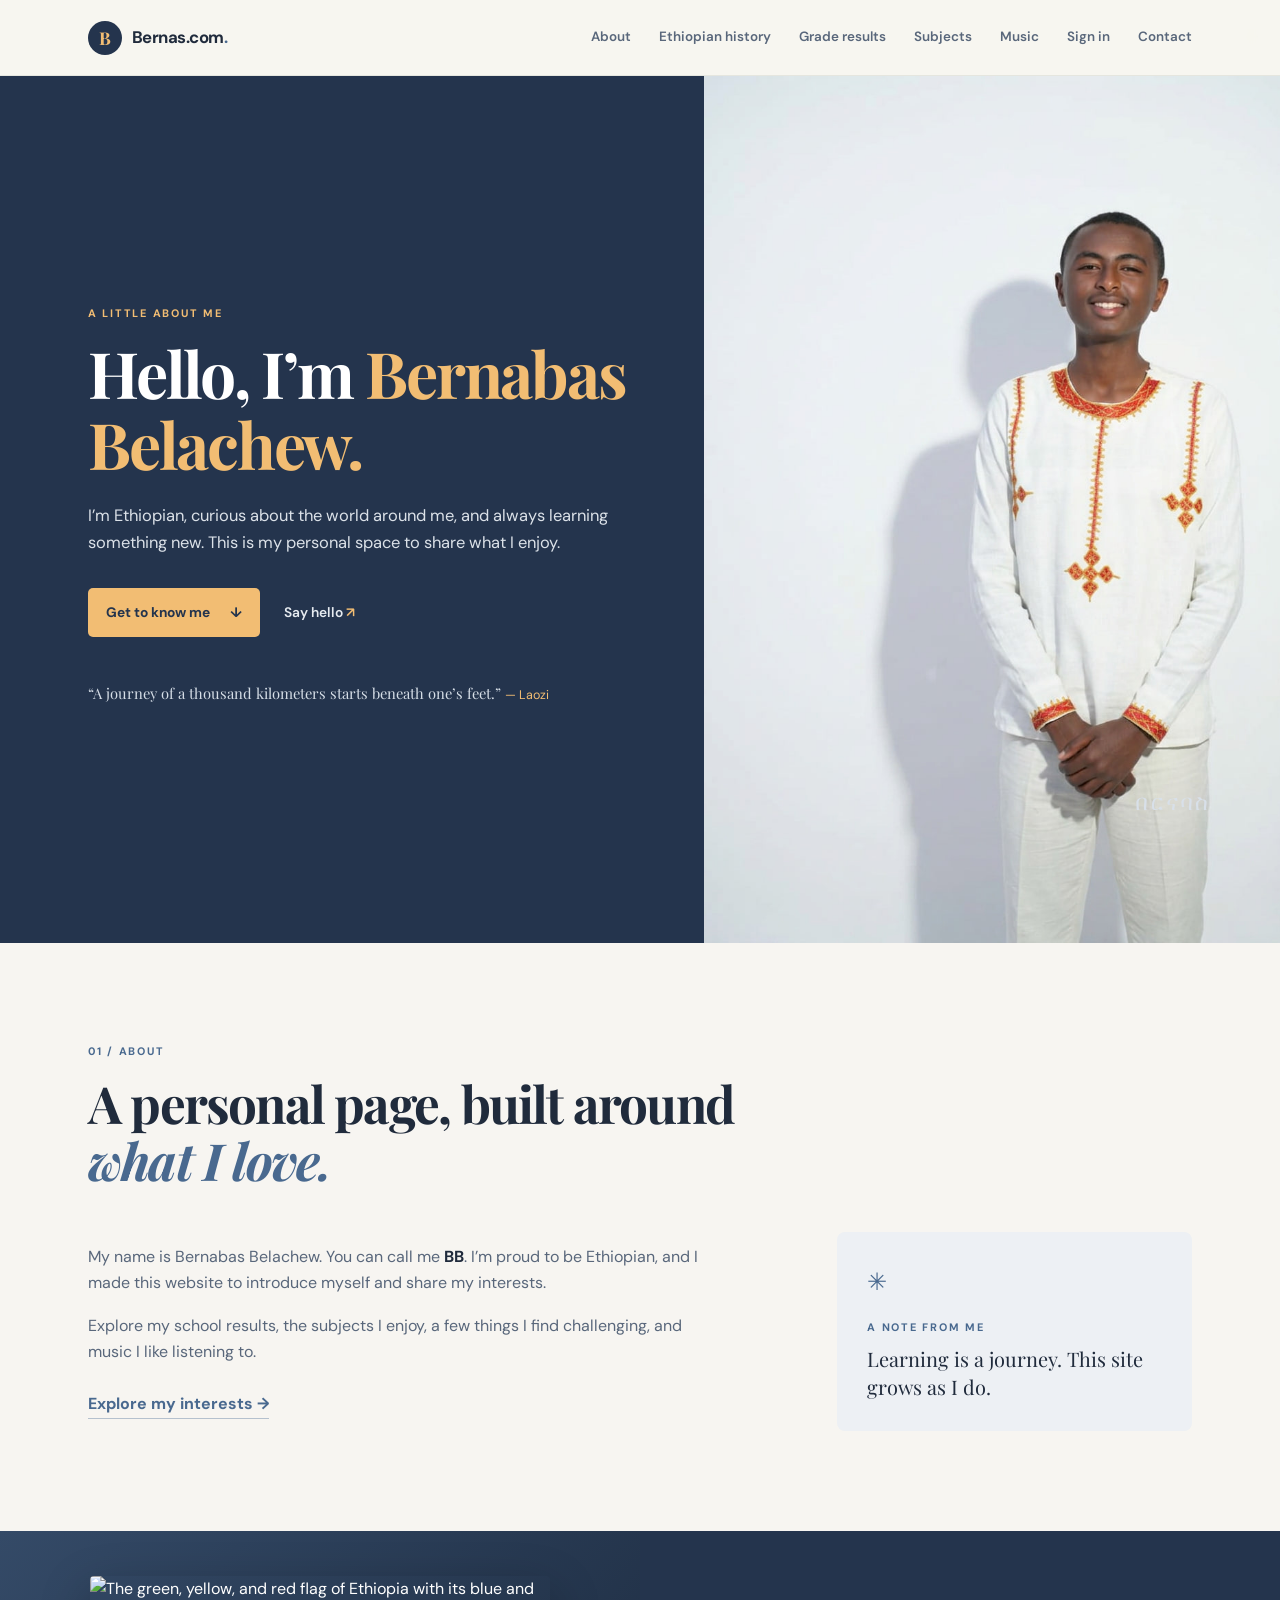
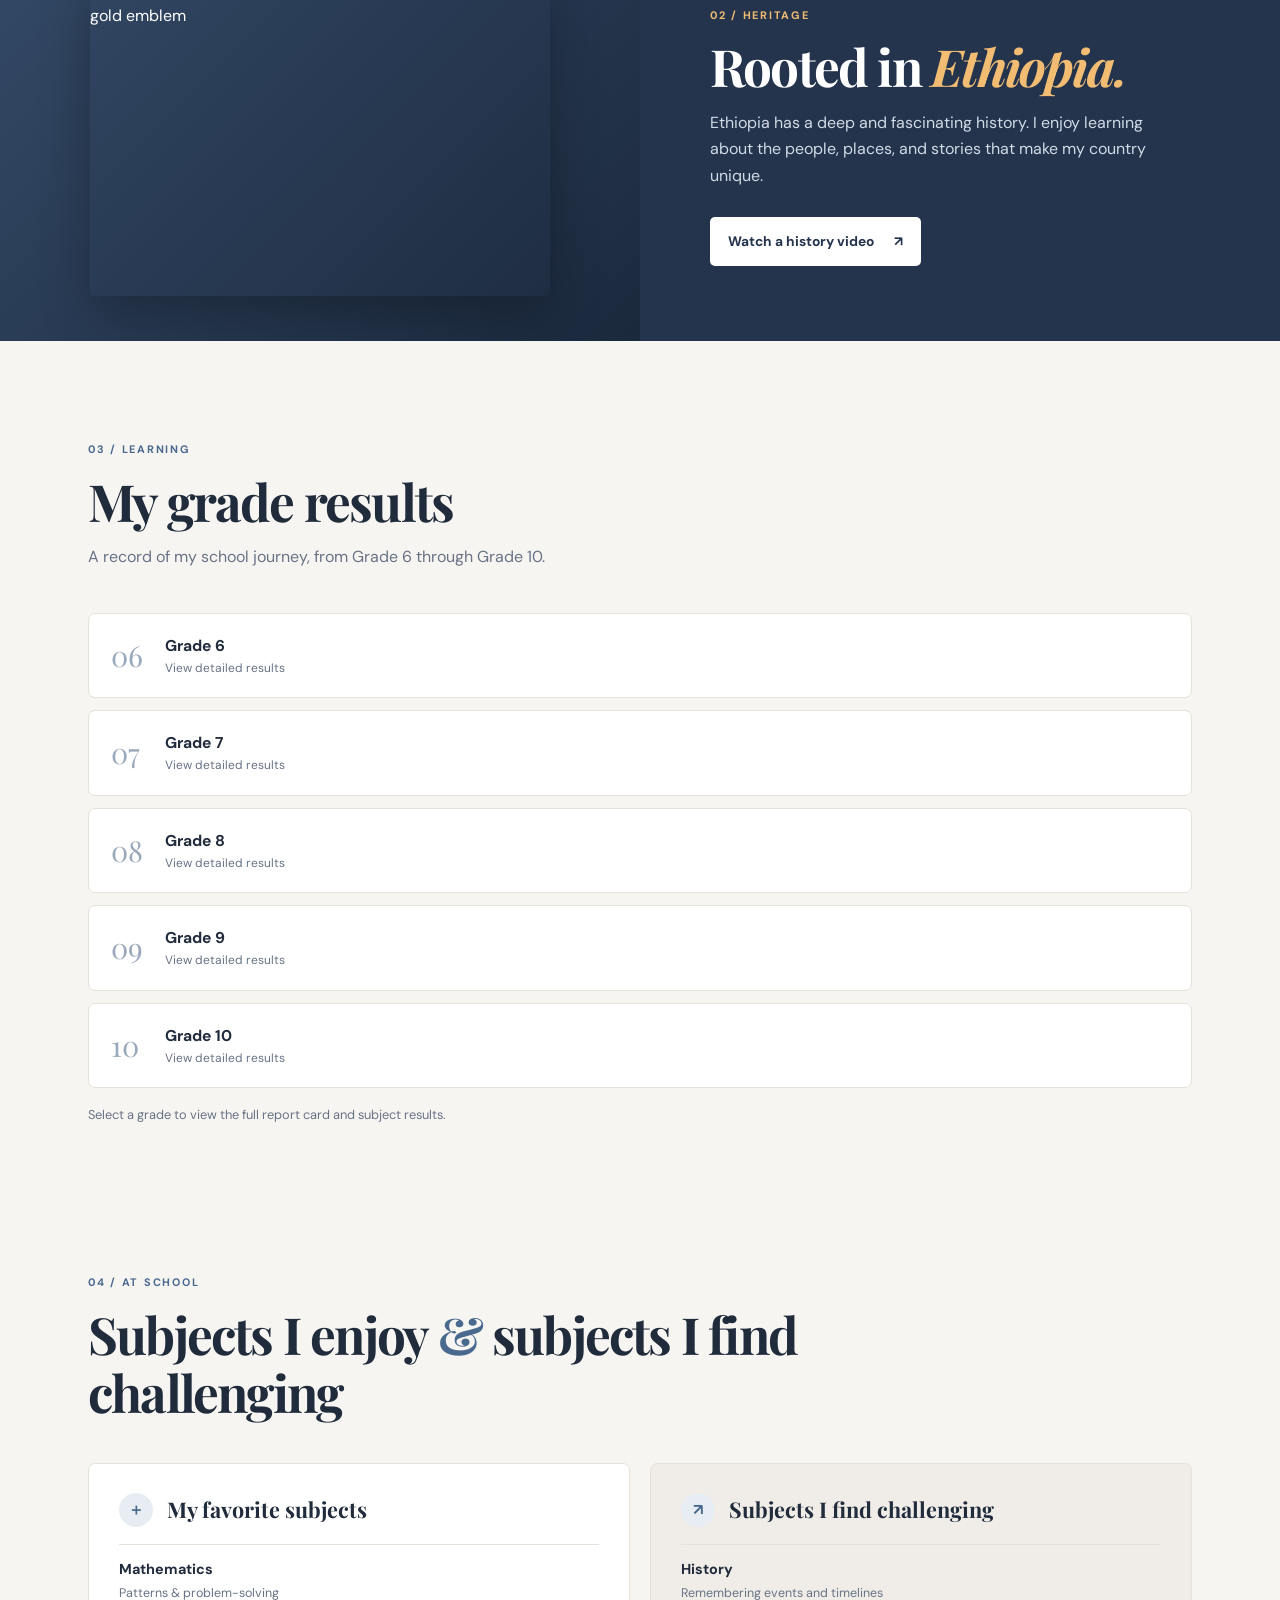
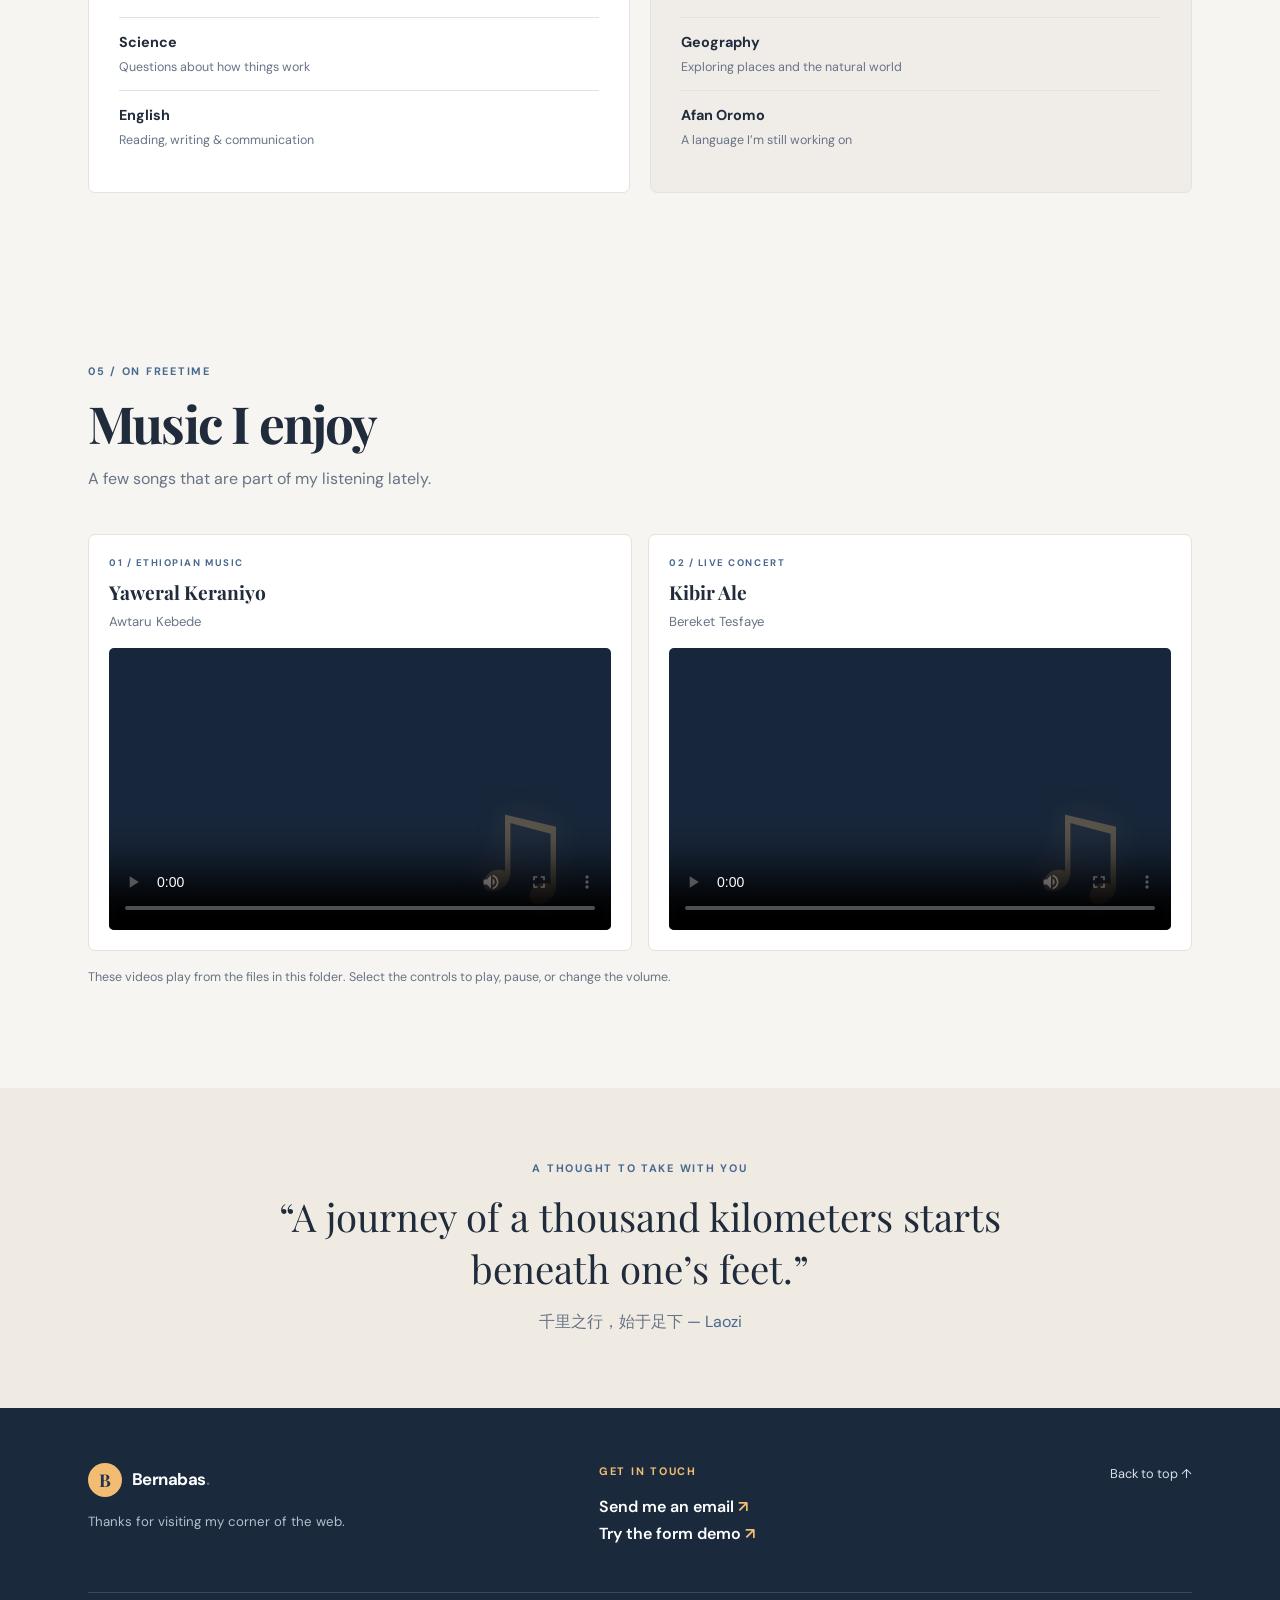
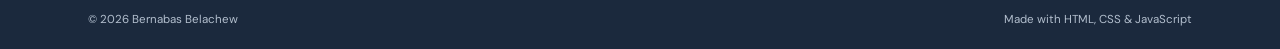
==== index.html @ 0c9317c0 "Update index.html" ====
<!doctype html>
<html lang="en">
  <head>
    <meta charset="utf-8" />
    <meta name="viewport" content="width=device-width, initial-scale=1" />
    <meta
      name="description"
      content="A personal website by Bernabas Belachew, sharing Ethiopian heritage, school subjects, learning, and favorite music."
    />
    <meta name="theme-color" content="#1b293d" />
    <title>Bernabas Belachew | Personal Website</title>
    <link rel="stylesheet" href="home-new.css" />
    <script src="home-new.js" defer></script>
    <link rel="icon" href="browsing_11832049.png" />
  </head>
  <body>
    <a class="skip-link" href="#main">Skip to content</a>
    <header class="site-header">
      <nav class="nav-wrap" aria-label="Main navigation">
        <a class="brand" href="#home" aria-label="Bernabas home"
          ><span class="brand-mark">B</span
          ><span>Bernas.com<span class="brand-dot">.</span></span></a
        >
        <button
          class="menu-toggle"
          type="button"
          aria-expanded="false"
          aria-controls="primary-nav"
          aria-label="Open menu"
        >
          <span></span><span></span><span></span>
        </button>
        <nav class="nav-links" id="primary-nav">
          <a href="#about">About</a><a href="#heritage">Ethiopian history</a
          ><a href="#grades">Grade results</a><a href="#subjects">Subjects</a
          ><a href="#music">Music</a><a href="login.html">Sign in</a
          ><a href="#contact">Contact</a>
        </nav>
      </nav>
    </header>
    <main id="main">
      <section class="hero" id="home" aria-labelledby="hero-title">
        <div class="hero-inner">
          <p class="eyebrow">A little about me</p>
          <h1 id="hero-title">Hello, I’m <span>Bernabas Belachew.</span></h1>
          <p class="hero-copy">
            I’m Ethiopian, curious about the world around me, and always
            learning something new. This is my personal space to share what I
            enjoy.
          </p>
          <div class="hero-actions">
            <a class="button button-primary" href="#about"
              >Get to know me <span aria-hidden="true">↓</span></a
            ><a class="text-link" href="#contact"
              >Say hello <span aria-hidden="true">↗</span></a
            >
          </div>
          <p class="hero-note">
            “A journey of a thousand kilometers starts beneath one’s feet.”
            <span>— Laozi</span>
          </p>
        </div>
        <div class="hero-art" aria-hidden="true">
          <div class="sun"></div>
          <img
            class="hero-art"
            src="photo_2026-09-22_23-23-31.jpg"
            alt="A photo of Bernabas Belachew"
          />
          <span class="art-label">በርናባስ</span>
        </div>
      </section>

      <section class="section about-section" id="about">
        <div class="section-heading">
          <p class="eyebrow">01 / About</p>
          <h2>A personal page, built around <em>what I love.</em></h2>
        </div>
        <div class="about-grid">
          <div class="about-copy">
            <p>
              My name is Bernabas Belachew. You can call me <strong>BB</strong>.
              I’m proud to be Ethiopian, and I made this website to introduce
              myself and share my interests.
            </p>
            <p>
              Explore my school results, the subjects I enjoy, a few things I
              find challenging, and music I like listening to.
            </p>
            <a class="inline-link" href="#subjects"
              >Explore my interests <span aria-hidden="true">→</span></a
            >
          </div>
          <aside class="fact-card">
            <span class="fact-icon" aria-hidden="true">✳</span>
            <p class="eyebrow">A note from me</p>
            <p>Learning is a journey. This site grows as I do.</p>
          </aside>
        </div>
      </section>

      <section class="section heritage-section" id="heritage">
        <div class="heritage-visual">
          <img
            src="https://flagcdn.com/w640/et.png"
            alt="The green, yellow, and red flag of Ethiopia with its blue and gold emblem"
            width="640"
            height="320"
            loading="lazy"
          />
        </div>
        <div class="heritage-copy">
          <p class="eyebrow">02 / Heritage</p>
          <h2>Rooted in <em>Ethiopia.</em></h2>
          <p>
            Ethiopia has a deep and fascinating history. I enjoy learning about
            the people, places, and stories that make my country unique.
          </p>
          <a
            class="button button-light"
            href="https://youtu.be/BSPvSW4Akv8"
            target="_blank"
            rel="noopener noreferrer"
            >Watch a history video <span aria-hidden="true">↗</span></a
          >
        </div>
      </section>

      <section class="section grades-section" id="grades">
        <div class="section-heading">
          <p class="eyebrow">03 / Learning</p>
          <h2>My grade results</h2>
          <p class="section-intro">
            A record of my school journey, from Grade 6 through Grade 10.
          </p>
        </div>
        <div class="grade-grid">
          <details class="grade-detail">
            <summary>
              <span class="grade-number">06</span
              ><span class="grade-summary"
                ><strong>Grade 6</strong
                ><small>View detailed results</small></span
              ><span class="grade-arrow" aria-hidden="true">＋</span>
            </summary>
            <div class="table-scroll">
              <table class="tgrade">
                <caption>
                  Grade 6 Result
                </caption>
                <thead>
                  <tr class="tgu">
                    <th scope="col">Subject</th>
                    <th scope="col">1<sup>st</sup>quarter</th>
                    <th scope="col">2<sup>nd</sup>quarter</th>
                    <th scope="col">3<sup>rd</sup>quarter</th>
                    <th scope="col">4<sup>th</sup>quarter</th>
                    <th scope="col">Average</th>
                  </tr>
                </thead>
                <tbody class="tbody">
                  <tr>
                    <th scope="row">Amharic</th>
                    <td>96</td>
                    <td>100</td>
                    <td>100</td>
                    <td>98</td>
                    <td>98.5</td>
                  </tr>
                  <tr>
                    <th scope="row">English</th>
                    <td>100</td>
                    <td>100</td>
                    <td>100</td>
                    <td>100</td>
                    <td>100</td>
                  </tr>
                  <tr>
                    <th scope="row">Mathematics</th>
                    <td>97</td>
                    <td>97</td>
                    <td>99</td>
                    <td>100</td>
                    <td>98.3</td>
                  </tr>
                  <tr>
                    <th scope="row">Env.Science</th>
                    <td>--</td>
                    <td>--</td>
                    <td>--</td>
                    <td>--</td>
                    <td>--</td>
                  </tr>
                  <tr>
                    <th scope="row">Science</th>
                    <td>99</td>
                    <td>99</td>
                    <td>100</td>
                    <td>100</td>
                    <td>99.5</td>
                  </tr>
                  <tr>
                    <th scope="row">Social Study</th>
                    <td>99</td>
                    <td>100</td>
                    <td>100</td>
                    <td>100</td>
                    <td>99.8</td>
                  </tr>
                  <tr>
                    <th scope="row">Civics</th>
                    <td>99</td>
                    <td>98</td>
                    <td>99</td>
                    <td>97</td>
                    <td>98.2</td>
                  </tr>
                  <tr>
                    <th scope="row">Phy.Education</th>
                    <td>100</td>
                    <td>99</td>
                    <td>100</td>
                    <td>99</td>
                    <td>99.5</td>
                  </tr>
                  <tr>
                    <th scope="row">Music</th>
                    <td>98</td>
                    <td>99</td>
                    <td>98</td>
                    <td>94</td>
                    <td>97.3</td>
                  </tr>
                  <tr>
                    <th scope="row">Art</th>
                    <td>96</td>
                    <td>98</td>
                    <td>91</td>
                    <td>98</td>
                    <td>95.8</td>
                  </tr>
                  <tr>
                    <th scope="row">Total</th>
                    <td>884</td>
                    <td>890</td>
                    <td>887</td>
                    <td>886</td>
                    <td>886.9</td>
                  </tr>
                  <tr>
                    <th scope="row">Average</th>
                    <td>98.2</td>
                    <td>98.9</td>
                    <td>98.6</td>
                    <td>98.4</td>
                    <td>98.5</td>
                  </tr>
                  <tr class="Rank">
                    <th scope="col">Rank</th>
                    <td>2/33</td>
                    <td>1/33</td>
                    <td>1/33</td>
                    <td>1/33</td>
                    <td>1/33</td>
                  </tr>
                  <tr>
                    <th scope="row">Conduct</th>
                    <td>A</td>
                    <td>A</td>
                    <td>A</td>
                    <td>A</td>
                    <td>--</td>
                  </tr>
                  <tr>
                    <th scope="row">Days of Absent</th>
                    <td>--</td>
                    <td>--</td>
                    <td>--</td>
                    <td>--</td>
                    <td>--</td>
                  </tr>
                </tbody>
                <tfoot>
                  <tr class="tfooter">
                    <th colspan="3">Principal`s Name:</th>
                    <th colspan="3">Signature:</th>
                  </tr>
                </tfoot>
              </table>
            </div>
          </details>
          <details class="grade-detail">
            <summary>
              <span class="grade-number">07</span
              ><span class="grade-summary"
                ><strong>Grade 7</strong
                ><small>View detailed results</small></span
              ><span class="grade-arrow" aria-hidden="true">＋</span>
            </summary>
            <div class="table-scroll">
              <table class="tgrade">
                <caption>
                  Grade 7 Result
                </caption>
                <thead>
                  <tr class="tgu">
                    <th scope="col">Subject</th>
                    <th scope="col">1<sup>st</sup>semester</th>
                    <th scope="col">2<sup>nd</sup>semester</th>
                    <th scope="col">Average</th>
                  </tr>
                </thead>
                <tbody class="tbody">
                  <tr>
                    <th scope="row">Amharic</th>
                    <td>100</td>
                    <td>100</td>
                    <td>100</td>
                  </tr>
                  <tr>
                    <th scope="row">English</th>
                    <td>100</td>
                    <td>100</td>
                    <td>100</td>
                  </tr>
                  <tr>
                    <th scope="row">Afan Oromo</th>
                    <td>--</td>
                    <td>--</td>
                    <td>--</td>
                  </tr>
                  <tr>
                    <th scope="row">Mathematics</th>
                    <td>100</td>
                    <td>100</td>
                    <td>100</td>
                  </tr>
                  <tr>
                    <th scope="row">General Science</th>
                    <td>99</td>
                    <td>100</td>
                    <td>99.5</td>
                  </tr>
                  <tr>
                    <th scope="row">Social Studies</th>
                    <td>99</td>
                    <td>100</td>
                    <td>99.5</td>
                  </tr>
                  <tr>
                    <th scope="row">Citizenship</th>
                    <td>99</td>
                    <td>99</td>
                    <td>99</td>
                  </tr>
                  <tr>
                    <th scope="row">Information Technology</th>
                    <td>--</td>
                    <td>--</td>
                    <td>--</td>
                  </tr>
                  <tr>
                    <th scope="row">CTE</th>
                    <td>--</td>
                    <td>--</td>
                    <td>--</td>
                  </tr>
                  <tr>
                    <th scope="row">PVA</th>
                    <td>99</td>
                    <td>100</td>
                    <td>99.5</td>
                  </tr>
                  <tr>
                    <th scope="row">HPE</th>
                    <td>99</td>
                    <td>98</td>
                    <td>98.5</td>
                  </tr>
                  <tr>
                    <th scope="row">Conduct</th>
                    <td>A</td>
                    <td>A</td>
                    <td>A</td>
                  </tr>
                  <tr>
                    <th scope="row">Absent</th>
                    <td>--</td>
                    <td>--</td>
                    <td>--</td>
                  </tr>
                  <tr>
                    <th scope="row">Total</th>
                    <td>893</td>
                    <td>896</td>
                    <td>894.5</td>
                  </tr>
                  <tr>
                    <th scope="row">Average</th>
                    <td>99.2</td>
                    <td>99.6</td>
                    <td>99.4</td>
                  </tr>
                  <tr class="Rank">
                    <th scope="row">Rank</th>
                    <td>1/28</td>
                    <td>1/28</td>
                    <td>1/28</td>
                  </tr>
                </tbody>
                <tfoot>
                  <tr class="tfooter">
                    <th colspan="2">Principal`s Name:</th>
                    <th colspan="2">Signature:</th>
                  </tr>
                </tfoot>
              </table>
            </div>
          </details>
          <details class="grade-detail">
            <summary>
              <span class="grade-number">08</span
              ><span class="grade-summary"
                ><strong>Grade 8</strong
                ><small>View detailed results</small></span
              ><span class="grade-arrow" aria-hidden="true">＋</span>
            </summary>
            <div class="table-scroll">
              <table class="tgrade">
                <caption>
                  Grade 8 Result<br />*=(Average of 2<sup>nd</sup>and
                  3<sup>rd</sup>term)<br />
                  **=(1<sup>st</sup>semester and 2<sup>nd</sup>semester)
                </caption>
                <thead>
                  <tr class="tgu">
                    <th scope="col">Subject</th>
                    <th scope="col">1<sup>st</sup>term(semester)</th>
                    <th scope="col">2<sup>nd</sup>term</th>
                    <th scope="col">3<sup>rd</sup>term</th>
                    <th scope="col">2<sup>nd</sup>semester*</th>
                    <th scope="col">Average**</th>
                  </tr>
                </thead>
                <tbody class="tbody">
                  <tr>
                    <th scope="row">Amharic</th>
                    <td>99</td>
                    <td>100</td>
                    <td>98</td>
                    <td>99</td>
                    <td>99</td>
                  </tr>
                  <tr>
                    <th scope="row">English</th>
                    <td>100</td>
                    <td>100</td>
                    <td>100</td>
                    <td>100</td>
                    <td>100</td>
                  </tr>
                  <tr>
                    <th scope="row">Afan Oromo</th>
                    <td>100</td>
                    <td>98</td>
                    <td>100</td>
                    <td>99</td>
                    <td>99.5</td>
                  </tr>
                  <tr>
                    <th scope="row">Mathematics</th>
                    <td>100</td>
                    <td>100</td>
                    <td>100</td>
                    <td>100</td>
                    <td>100</td>
                  </tr>
                  <tr>
                    <th scope="row">G.Science</th>
                    <td>98</td>
                    <td>100</td>
                    <td>100</td>
                    <td>99</td>
                    <td>99</td>
                  </tr>
                  <tr>
                    <th scope="row">Social Study</th>
                    <td>99</td>
                    <td>100</td>
                    <td>98</td>
                    <td>99</td>
                    <td>99</td>
                  </tr>
                  <tr>
                    <th scope="row">Citizenship</th>
                    <td>100</td>
                    <td>100</td>
                    <td>98</td>
                    <td>99</td>
                    <td>99.5</td>
                  </tr>
                  <tr>
                    <th scope="row">ICT</th>
                    <td>100</td>
                    <td>96</td>
                    <td>100</td>
                    <td>98</td>
                    <td>99</td>
                  </tr>
                  <tr>
                    <th scope="row">CTE</th>
                    <td>100</td>
                    <td>97</td>
                    <td>93</td>
                    <td>95</td>
                    <td>97.5</td>
                  </tr>
                  <tr>
                    <th scope="row">PVA</th>
                    <td>97</td>
                    <td>100</td>
                    <td>96</td>
                    <td>98</td>
                    <td>98</td>
                  </tr>
                  <tr>
                    <th scope="row">HPE</th>
                    <td>99</td>
                    <td>98</td>
                    <td>94</td>
                    <td>96</td>
                    <td>97.5</td>
                  </tr>
                  <tr>
                    <th scope="row">Conduct</th>
                    <td>A</td>
                    <td>A</td>
                    <td>A</td>
                    <td>A</td>
                    <td>A</td>
                  </tr>
                  <tr>
                    <th scope="row">Absent</th>
                    <td>--</td>
                    <td>--</td>
                    <td>--</td>
                    <td>--</td>
                    <td>--</td>
                  </tr>
                  <tr>
                    <th scope="row">Total</th>
                    <td>1092</td>
                    <td>1097</td>
                    <td>1077</td>
                    <td>1082</td>
                    <td>1088</td>
                  </tr>
                  <tr>
                    <th scope="row">Average</th>
                    <td>99.3</td>
                    <td>99</td>
                    <td>97.9</td>
                    <td>98.3</td>
                    <td>98.9</td>
                  </tr>
                  <tr class="Rank">
                    <th scope="row">Rank</th>
                    <td>1/28</td>
                    <td>1/28</td>
                    <td>1/28</td>
                    <td>1/28</td>
                    <td>1/28</td>
                  </tr>
                </tbody>
                <tfoot>
                  <tr class="tfooter">
                    <th colspan="3">Principal`s Name:</th>
                    <th colspan="3">Signature:</th>
                  </tr>
                </tfoot>
              </table>
            </div>
          </details>
          <details class="grade-detail">
            <summary>
              <span class="grade-number">09</span
              ><span class="grade-summary"
                ><strong>Grade 9</strong
                ><small>View detailed results</small></span
              ><span class="grade-arrow" aria-hidden="true">＋</span>
            </summary>
            <div class="table-scroll">
              <table class="tgrade">
                <caption>
                  Grade 9 Result
                </caption>
                <thead>
                  <tr class="tgu">
                    <th scope="col">Subject</th>
                    <th scope="col">1<sup>st</sup>semester</th>
                    <th scope="col">2<sup>nd</sup>semester</th>
                    <th scope="col">Average</th>
                  </tr>
                </thead>
                <tbody class="tbody">
                  <tr>
                    <th scope="row">Amharic</th>
                    <td>99</td>
                    <td>100</td>
                    <td>99.5</td>
                  </tr>
                  <tr>
                    <th scope="row">English</th>
                    <td>98</td>
                    <td>100</td>
                    <td>98.5</td>
                  </tr>
                  <tr>
                    <th scope="row">Afan Oromo</th>
                    <td>99</td>
                    <td>90</td>
                    <td>94.5</td>
                  </tr>
                  <tr>
                    <th scope="row">Mathematics</th>
                    <td>100</td>
                    <td>100</td>
                    <td>100</td>
                  </tr>
                  <tr>
                    <th scope="row">Physics</th>
                    <td>100</td>
                    <td>100</td>
                    <td>100</td>
                  </tr>
                  <tr>
                    <th scope="row">Chemistry</th>
                    <td>100</td>
                    <td>100</td>
                    <td>100</td>
                  </tr>
                  <tr>
                    <th scope="row">Biology</th>
                    <td>98</td>
                    <td>100</td>
                    <td>99</td>
                  </tr>
                  <tr>
                    <th scope="row">Geography</th>
                    <td>93</td>
                    <td>95</td>
                    <td>94</td>
                  </tr>
                  <tr>
                    <th scope="row">History</th>
                    <td>97</td>
                    <td>100</td>
                    <td>98.5</td>
                  </tr>
                  <tr>
                    <th scope="row">Citizenship Education</th>
                    <td>98</td>
                    <td>100</td>
                    <td>99</td>
                  </tr>
                  <tr>
                    <th scope="row">Economics</th>
                    <td>99</td>
                    <td>99</td>
                    <td>99</td>
                  </tr>
                  <tr>
                    <th scope="row">Information Technology</th>
                    <td>100</td>
                    <td>100</td>
                    <td>100</td>
                  </tr>
                  <tr>
                    <th scope="row">HPE</th>
                    <td>97</td>
                    <td>99</td>
                    <td>98</td>
                  </tr>
                  <tr>
                    <th scope="row">Foreign Language</th>
                    <td>--</td>
                    <td>--</td>
                    <td>--</td>
                  </tr>
                  <tr>
                    <th scope="row">Conduct</th>
                    <td>A</td>
                    <td>A</td>
                    <td></td>
                  </tr>
                  <tr>
                    <th scope="row">Absent</th>
                    <td>--</td>
                    <td>--</td>
                    <td></td>
                  </tr>
                  <tr>
                    <th scope="row">Total Sum</th>
                    <td>1277</td>
                    <td>1283</td>
                    <td>1280</td>
                  </tr>
                  <tr>
                    <th scope="row">Average</th>
                    <td>98.2</td>
                    <td>98.7</td>
                    <td>98.5</td>
                  </tr>
                  <tr class="Rank">
                    <th scope="row">Rank</th>
                    <td>3</td>
                    <td>3</td>
                    <td>3</td>
                  </tr>
                </tbody>
                <tfoot>
                  <tr class="tfooter">
                    <th colspan="2">Principal`s Name:</th>
                    <th colspan="2">Signature:</th>
                  </tr>
                </tfoot>
              </table>
            </div>
          </details>
          <details class="grade-detail">
            <summary>
              <span class="grade-number">10</span
              ><span class="grade-summary"
                ><strong>Grade 10</strong
                ><small>View detailed results</small></span
              ><span class="grade-arrow" aria-hidden="true">＋</span>
            </summary>
            <div class="table-scroll">
              <table class="tgrade">
                <caption>
                  Grade 10 Result
                </caption>
                <thead>
                  <tr class="tgu">
                    <th scope="col">Subject</th>
                    <th scope="col">1<sup>st</sup>semester</th>
                    <th scope="col">2<sup>nd</sup>semester</th>
                    <th scope="col">Average</th>
                  </tr>
                </thead>
                <tbody class="tbody">
                  <tr>
                    <th scope="row">Amharic(FIL)</th>
                    <td>99</td>
                    <td>100</td>
                    <td>99.5</td>
                  </tr>
                  <tr>
                    <th scope="row">Amharic(FDL)</th>
                    <td>--</td>
                    <td>--</td>
                    <td>--</td>
                  </tr>
                  <tr>
                    <th scope="row">English</th>
                    <td>89</td>
                    <td>93</td>
                    <td>91</td>
                  </tr>
                  <tr>
                    <th scope="row">Afan Oromo(FIL)</th>
                    <td>--</td>
                    <td>--</td>
                    <td>--</td>
                  </tr>
                  <tr>
                    <th scope="row">Afan Oromo(FDL)</th>
                    <td>86</td>
                    <td>100</td>
                    <td>93</td>
                  </tr>
                  <tr>
                    <th scope="row">Mathematics</th>
                    <td>97</td>
                    <td>100</td>
                    <td>98.5</td>
                  </tr>
                  <tr>
                    <th scope="row">Physics</th>
                    <td>100</td>
                    <td>100</td>
                    <td>100</td>
                  </tr>
                  <tr>
                    <th scope="row">Chemistry</th>
                    <td>100</td>
                    <td>100</td>
                    <td>100</td>
                  </tr>
                  <tr>
                    <th scope="row">Biology</th>
                    <td>100</td>
                    <td>100</td>
                    <td>100</td>
                  </tr>
                  <tr>
                    <th scope="row">Geography</th>
                    <td>100</td>
                    <td>100</td>
                    <td>100</td>
                  </tr>
                  <tr>
                    <th scope="row">History</th>
                    <td>98</td>
                    <td>100</td>
                    <td>99</td>
                  </tr>
                  <tr>
                    <th scope="row">Citizenship Education</th>
                    <td>100</td>
                    <td>100</td>
                    <td>100</td>
                  </tr>
                  <tr>
                    <th scope="row">Economics</th>
                    <td>96</td>
                    <td>98</td>
                    <td>97</td>
                  </tr>
                  <tr>
                    <th scope="row">Information Technology</th>
                    <td>100</td>
                    <td>100</td>
                    <td>100</td>
                  </tr>
                  <tr>
                    <th scope="row">HPE</th>
                    <td>98</td>
                    <td>100</td>
                    <td>99</td>
                  </tr>
                  <tr>
                    <th scope="row">Foreign Language</th>
                    <td>--</td>
                    <td>--</td>
                    <td>--</td>
                  </tr>
                  <tr>
                    <th scope="row">Conduct</th>
                    <td>A</td>
                    <td>A</td>
                    <td></td>
                  </tr>
                  <tr>
                    <th scope="row">Absent</th>
                    <td>1</td>
                    <td>1</td>
                    <td></td>
                  </tr>
                  <tr>
                    <th scope="row">Total Sum</th>
                    <td>1263</td>
                    <td>1290</td>
                    <td>1277</td>
                  </tr>
                  <tr>
                    <th scope="row">Average</th>
                    <td>97.2</td>
                    <td>99.2</td>
                    <td>98.2</td>
                  </tr>
                  <tr class="Rank">
                    <th scope="row">Rank</th>
                    <td>1</td>
                    <td>1</td>
                    <td>1</td>
                  </tr>
                </tbody>
                <tfoot>
                  <tr class="tfooter">
                    <th colspan="2">Principal`s Name:</th>
                    <th colspan="2">Signature:</th>
                  </tr>
                </tfoot>
              </table>
            </div>
          </details>
        </div>
        <p class="grades-note">
          Select a grade to view the full report card and subject results.
        </p>
      </section>

      <section class="section subjects-section" id="subjects">
        <div class="section-heading">
          <p class="eyebrow">04 / At school</p>
          <h2>
            Subjects I enjoy <span>&amp;</span> subjects I find challenging
          </h2>
        </div>
        <div class="subject-columns">
          <article class="subject-panel liked">
            <div class="panel-heading">
              <span class="panel-icon" aria-hidden="true">＋</span>
              <h3>My favorite subjects</h3>
            </div>
            <ul>
              <li>Mathematics <span>Patterns &amp; problem-solving</span></li>
              <li>Science <span>Questions about how things work</span></li>
              <li>English <span>Reading, writing &amp; communication</span></li>
            </ul>
          </article>
          <article class="subject-panel challenging">
            <div class="panel-heading">
              <span class="panel-icon" aria-hidden="true">↗</span>
              <h3>Subjects I find challenging</h3>
            </div>
            <ul>
              <li>History <span>Remembering events and timelines</span></li>
              <li>
                Geography <span>Exploring places and the natural world</span>
              </li>
              <li>Afan Oromo <span>A language I’m still working on</span></li>
            </ul>
          </article>
        </div>
      </section>

      <section class="section music-section" id="music">
        <div class="section-heading">
          <p class="eyebrow">05 / On freetime</p>
          <h2>Music I enjoy</h2>
          <p class="section-intro">
            A few songs that are part of my listening lately.
          </p>
        </div>
        <div class="music-grid">
          <article class="music-card video-card">
            <p class="eyebrow">01 / Ethiopian music</p>
            <h3>Yaweral Keraniyo</h3>
            <p class="artist-name">Awtaru Kebede</p>
            <div class="video-frame video-frame-yaweral">
              <video
                controls
                preload="metadata"
                poster="https://is1-ssl.mzstatic.com/image/thumb/Music115/v4/f7/73/b1/f773b13e-03cd-c9fb-a69f-6b4081fa1bdc/859716005034_cover.jpg/1200x630wp-60.jpg"
                aria-label="Yaweral Keraniyo by Awtaru Kebede"
              >
                <source
                  src="10.Yaweral%20Keraniyo%20_%E1%8B%AB%E1%8B%88%E1%88%AB%E1%88%8D%20%E1%89%80%E1%88%AB%E1%8A%92%E1%8B%AE_%20%20-%20%20Awtaru%20Kebede.mp4"
                  type="video/mp4"
                />
              </video>
            </div>
          </article>
          <article class="music-card video-card">
            <p class="eyebrow">02 / Live concert</p>
            <h3>Kibir Ale</h3>
            <p class="artist-name">Bereket Tesfaye</p>
            <div class="video-frame video-frame-kibir">
              <video
                controls
                preload="metadata"
                poster="https://is1-ssl.mzstatic.com/image/thumb/Music126/v4/c4/2f/ee/c42feeb5-127d-4933-ec5b-32af635c0789/859772651312_cover.jpg/1200x630wp-60.jpg"
                aria-label="Kibir Ale live concert by Bereket Tesfaye"
              >
                <source
                  src="8.%20Kibir%20Ale%20%20%E1%89%A0%E1%88%A8%E1%8A%A8%E1%89%B5%20%E1%89%B0%E1%88%B5%E1%8D%8B%E1%8B%AC%20%E1%88%98%E1%88%9D%E1%88%85%E1%88%A9%20%E1%8B%A8%E1%88%98%E1%8B%9D%E1%88%99%E1%88%AD%20%E1%8B%B5%E1%8C%8D%E1%88%B5%20%E1%89%A0%E1%88%9A%E1%88%8A%E1%8A%92%E1%8B%A8%E1%88%9D%20%E1%8A%A0%E1%8B%B3%E1%88%AB%E1%88%BD%20%20%E1%89%A0%E1%88%B5%E1%88%99%20%E1%88%8B%E1%8B%AD%20Live%20Concert%20-%20Bereket%20Tesfaye%20Official%20%281080p%2C%20h264%29.mp4"
                  type="video/mp4"
                />
              </video>
            </div>
          </article>
        </div>
        <p class="music-note-text">
          These videos play from the files in this folder. Select the controls
          to play, pause, or change the volume.
        </p>
      </section>

      <section class="quote-band">
        <p class="eyebrow">A thought to take with you</p>
        <blockquote>
          “A journey of a thousand kilometers starts beneath one’s feet.”
        </blockquote>
        <p>千里之行，始于足下 <span>— Laozi</span></p>
      </section>

      <footer class="site-footer" id="contact">
        <div class="footer-main">
          <div>
            <a class="brand footer-brand" href="#home"
              ><span class="brand-mark">B</span
              ><span>Bernabas<span class="brand-dot">.</span></span></a
            >
            <p>Thanks for visiting my corner of the web.</p>
          </div>
          <div class="footer-contact">
            <p class="eyebrow">Get in touch</p>
            <a href="mailto:ashrowman86@gmail.com"
              >Send me an email <span aria-hidden="true">↗</span></a
            ><br /><a href="login-new.html"
              >Try the form demo <span aria-hidden="true">↗</span></a
            >
          </div>
          <a class="back-top" href="#home">Back to top ↑</a>
        </div>
        <div class="footer-bottom">
          <span>© <span id="year"></span> Bernabas Belachew</span
          ><span>Made with HTML, CSS &amp; JavaScript</span>
        </div>
      </footer>
    </main>
  </body>
</html>
---- home-new.css ----
@import url("https://fonts.googleapis.com/css2?family=DM+Sans:wght@400;500;600;700&family=Playfair+Display:ital,wght@0,600;0,700;1,600;1,700&display=swap");
:root {
  --ink: #202b3c;
  --muted: #687386;
  --forest: #24344d;
  --blue: #49698f;
  --lime: #f2bd73;
  --cream: #f7f5f1;
  --white: #fff;
  --line: #e6e2db;
  --serif: "Playfair Display", Georgia, serif;
  --sans: "DM Sans", Arial, sans-serif;
  --max: 1160px;
}
* {
  box-sizing: border-box;
}
html {
  scroll-behavior: smooth;
  scroll-padding-top: 90px;
}
body {
  margin: 0;
  background: var(--cream);
  color: var(--ink);
  font-family: var(--sans);
  line-height: 1.65;
}
a {
  color: inherit;
}
.skip-link {
  position: absolute;
  left: 12px;
  top: -60px;
  background: #fff;
  padding: 10px 14px;
  z-index: 10;
}
.skip-link:focus {
  top: 10px;
}
.site-header {
  height: 76px;
  background: rgba(247, 246, 240, 0.95);
  border-bottom: 1px solid rgba(24, 39, 35, 0.08);
  position: sticky;
  top: 0;
  z-index: 5;
  backdrop-filter: blur(12px);
}
.nav-wrap {
  height: 100%;
  max-width: var(--max);
  margin: auto;
  padding: 0 28px;
  display: flex;
  align-items: center;
  justify-content: space-between;
}
.brand {
  text-decoration: none;
  display: inline-flex;
  gap: 10px;
  align-items: center;
  font-weight: 700;
  font-size: 1.05rem;
  letter-spacing: -0.03em;
}
.brand-mark {
  width: 34px;
  height: 34px;
  border-radius: 50%;
  display: grid;
  place-items: center;
  background: var(--forest);
  color: var(--lime);
  font-family: var(--serif);
  font-size: 1.1rem;
}
.brand-dot {
  color: var(--blue);
}
.nav-links {
  display: flex;
  gap: 28px;
  align-items: center;
}
.nav-links a {
  text-decoration: none;
  color: #59677b;
  font-size: 0.84rem;
  font-weight: 600;
  transition: color 0.2s;
}
.nav-links a:hover,
.nav-links a:focus-visible {
  color: var(--blue);
}
.menu-toggle {
  display: none;
}
.hero {
  min-height: 580px;
  background: var(--forest);
  color: var(--white);
  display: grid;
  grid-template-columns: 1.1fr 0.9fr;
  align-items: center;
  overflow: hidden;
}
.hero-inner {
  max-width: var(--max);
  width: 100%;
  padding: 84px 28px 78px max(28px, calc((100vw - var(--max)) / 2 + 28px));
  justify-self: end;
}
.eyebrow {
  text-transform: uppercase;
  letter-spacing: 0.16em;
  font-size: 0.68rem;
  font-weight: 700;
  color: var(--blue);
  margin: 0 0 14px;
}
.hero .eyebrow {
  color: var(--lime);
}
h1,
h2,
h3,
p {
  margin-top: 0;
}
h1,
h2 {
  font-family: var(--serif);
  letter-spacing: -0.035em;
  line-height: 1.12;
}
h1 {
  font-size: clamp(2.8rem, 5vw, 4.8rem);
  max-width: 620px;
  margin-bottom: 22px;
}
h1 span {
  color: var(--lime);
}
.hero-copy {
  max-width: 520px;
  color: #dbe1e8;
  font-size: 1.03rem;
}
.hero-actions {
  display: flex;
  align-items: center;
  gap: 24px;
  margin: 32px 0 44px;
}
.button {
  display: inline-flex;
  align-items: center;
  gap: 20px;
  padding: 13px 18px;
  border-radius: 5px;
  text-decoration: none;
  font-size: 0.86rem;
  font-weight: 700;
  transition:
    transform 0.2s,
    background 0.2s;
}
.button:hover {
  transform: translateY(-2px);
}
.button-primary {
  background: var(--lime);
  color: var(--forest);
}
.text-link {
  font-weight: 600;
  text-decoration: none;
  color: #e6ebf0;
  font-size: 0.86rem;
}
.text-link span {
  color: var(--lime);
}
.hero-note {
  font-family: var(--serif);
  font-size: 0.92rem;
  color: #d5dde6;
}
.hero-note span {
  color: var(--lime);
  font-family: var(--sans);
  font-size: 0.78rem;
}
.hero-art {
  position: relative;
  align-self: stretch;
  min-height: 580px;
  background: linear-gradient(165deg, #e2e8ed 0%, #a9bacb 44%, #74879b 100%);
  overflow: hidden;
  object-fit: cover;
  width: 100%;
  height: 100%;
}
.sun {
  position: absolute;
  width: 116px;
  height: 116px;
  border-radius: 50%;
  background: #f3dc9b;
  right: 22%;
  top: 18%;
  box-shadow: 0 0 70px #f3dc9b66;
}
.hill {
  position: absolute;
  width: 140%;
  height: 54%;
  border-radius: 50% 50% 0 0;
  left: -16%;
  bottom: -10%;
}
.art-label {
  position: absolute;
  right: 12%;
  bottom: 14%;
  font-size: 1.35rem;
  color: #d8e0e9;
  letter-spacing: 0.12em;
}
.section {
  max-width: var(--max);
  margin: auto;
  padding: 100px 28px;
}
.section-heading {
  max-width: 690px;
  margin-bottom: 42px;
}
.section-heading h2,
.heritage-copy h2 {
  font-size: clamp(2.1rem, 4vw, 3.4rem);
  margin-bottom: 14px;
}
.section-heading h2 em,
.heritage-copy h2 em {
  color: var(--blue);
}
.section-intro {
  color: var(--muted);
  margin-bottom: 0;
}
.about-grid {
  display: grid;
  grid-template-columns: 1.3fr 0.7fr;
  gap: 90px;
  align-items: center;
}
.about-copy {
  max-width: 620px;
  color: #59677b;
}
.about-copy p {
  margin: 0 0 16px;
}
.about-copy strong {
  color: var(--ink);
}
.inline-link {
  display: inline-block;
  color: var(--blue);
  font-weight: 700;
  text-decoration: none;
  border-bottom: 1px solid #b5c1ce;
  margin-top: 10px;
}
.fact-card {
  padding: 30px;
  background: #edf0f4;
  border-radius: 8px;
  min-height: 190px;
}
.fact-icon {
  font-size: 1.5rem;
  color: var(--blue);
}
.fact-card .eyebrow {
  margin-top: 18px;
  margin-bottom: 8px;
}
.fact-card p:last-child {
  font-family: var(--serif);
  font-size: 1.25rem;
  line-height: 1.4;
  margin: 0;
}
.heritage-section {
  max-width: none;
  background: var(--forest);
  color: white;
  display: grid;
  grid-template-columns: 1fr 1fr;
  align-items: center;
  padding: 0;
}
.heritage-visual {
  height: 410px;
  display: grid;
  place-items: center;
  background: linear-gradient(135deg, #344a67, #1b293d);
  overflow: hidden;
}
.heritage-visual img {
  width: min(72%, 490px);
  box-shadow: 0 18px 50px #0004;
  border-radius: 4px;
}
.heritage-copy {
  max-width: 580px;
  padding: 70px 40px 70px 70px;
}
.heritage-copy .eyebrow {
  color: var(--lime);
}
.heritage-copy h2 {
  color: white;
}
.heritage-copy h2 em {
  color: var(--lime);
}
.heritage-copy > p:not(.eyebrow) {
  color: #d1dbe6;
  max-width: 470px;
  margin: 0 0 28px;
}
.button-light {
  background: #fff;
  color: var(--forest);
}
.grades-section {
  padding-bottom: 84px;
}
.grade-grid {
  display: grid;
  grid-template-columns: repeat(5, 1fr);
  gap: 14px;
}
.grade-card {
  position: relative;
  display: flex;
  flex-direction: column;
  justify-content: space-between;
  min-height: 190px;
  background: #fff;
  padding: 20px 18px;
  border: 1px solid var(--line);
  border-radius: 7px;
  transition:
    transform 0.2s,
    box-shadow 0.2s;
}
.grade-card:hover {
  transform: translateY(-4px);
  box-shadow: 0 14px 32px #202b3c12;
}
.grade-number {
  font-family: var(--serif);
  font-size: 2.2rem;
  color: #9aa8bb;
}
.grade-card h3 {
  font-size: 1rem;
  margin: 8px 0 4px;
}
.grade-card p {
  font-size: 0.76rem;
  color: var(--muted);
  margin: 0;
  line-height: 1.5;
}
.grade-arrow {
  position: absolute;
  right: 18px;
  top: 20px;
  color: var(--blue);
}
.privacy-note {
  margin: 20px 0 0;
  color: #74684f;
  background: #f0eddd;
  padding: 13px 16px;
  border-radius: 5px;
  font-size: 0.79rem;
}
.privacy-note span {
  margin-right: 8px;
}
.subjects-section {
  padding-top: 65px;
}
.subjects-section .section-heading {
  max-width: 730px;
}
.subjects-section h2 span {
  color: var(--blue);
}
.subject-columns {
  display: grid;
  grid-template-columns: 1fr 1fr;
  gap: 20px;
}
.subject-panel {
  padding: 28px 30px;
  border-radius: 7px;
  background: #fff;
  border: 1px solid var(--line);
}
.subject-panel.challenging {
  background: #f0ede8;
}
.panel-heading {
  display: flex;
  gap: 14px;
  align-items: center;
  margin-bottom: 16px;
}
.panel-heading h3 {
  font-family: var(--serif);
  font-size: 1.35rem;
  margin: 0;
}
.panel-icon {
  width: 34px;
  height: 34px;
  display: grid;
  place-items: center;
  background: #e7edf3;
  color: var(--blue);
  border-radius: 50%;
  font-weight: 700;
}
.subject-panel ul {
  list-style: none;
  padding: 0;
  margin: 0;
}
.subject-panel li {
  padding: 13px 0;
  border-top: 1px solid var(--line);
  font-weight: 700;
  font-size: 0.9rem;
}
.subject-panel li span {
  display: block;
  font-weight: 400;
  color: var(--muted);
  font-size: 0.78rem;
  margin-top: 2px;
}
.music-section {
  padding-top: 70px;
}
.music-grid {
  display: grid;
  grid-template-columns: 1fr 1fr;
  gap: 16px;
}
.music-card {
  position: relative;
  display: flex;
  gap: 18px;
  align-items: center;
  background: #fff;
  border: 1px solid var(--line);
  border-radius: 7px;
  padding: 24px;
}
.music-index {
  font-family: var(--serif);
  font-size: 1.4rem;
  color: #9aa8bb;
}
.music-card .eyebrow {
  font-size: 0.6rem;
  margin-bottom: 5px;
}
.music-card h3 {
  font-family: var(--serif);
  font-size: 1.2rem;
  margin: 0 0 2px;
}
.music-card div > p:last-child {
  font-size: 0.82rem;
  color: var(--muted);
  margin: 0;
}
.music-note {
  margin-left: auto;
  font-size: 1.4rem;
  color: var(--blue);
}
.music-note-text {
  margin: 16px 0 0;
  color: var(--muted);
  font-size: 0.78rem;
}
.quote-band {
  text-align: center;
  background: #efebe3;
  padding: 72px 24px;
}
.quote-band blockquote {
  font-family: var(--serif);
  font-size: clamp(1.5rem, 3vw, 2.5rem);
  max-width: 760px;
  margin: 0 auto 14px;
  line-height: 1.35;
}
.quote-band > p:last-child {
  color: #687386;
  margin: 0;
}
.quote-band > p:last-child span {
  color: var(--blue);
}
.site-footer {
  background: #1b293d;
  color: white;
  padding: 55px max(28px, calc((100vw - var(--max)) / 2 + 28px)) 20px;
}
.footer-main {
  display: grid;
  grid-template-columns: 1fr 1fr auto;
  align-items: start;
  gap: 30px;
  padding-bottom: 45px;
}
.footer-brand .brand-mark {
  background: var(--lime);
  color: var(--forest);
}
.footer-main > div:first-child > p {
  color: #b3bfce;
  font-size: 0.83rem;
  margin: 14px 0 0;
}
.footer-contact .eyebrow {
  color: var(--lime);
}
.footer-contact > a {
  font-weight: 600;
  text-decoration: none;
}
.footer-contact > a span {
  color: var(--lime);
}
.back-top {
  font-size: 0.8rem;
  text-decoration: none;
  color: #d7dfea;
}
.footer-bottom {
  border-top: 1px solid #ffffff26;
  padding-top: 17px;
  display: flex;
  justify-content: space-between;
  color: #b3bfce;
  font-size: 0.72rem;
}
@media (max-width: 900px) {
  .hero-inner {
    padding-left: 34px;
  }
  .grade-grid {
    grid-template-columns: repeat(3, 1fr);
  }
  .nav-links {
    gap: 16px;
  }
  .nav-links a {
    font-size: 0.78rem;
  }
}
@media (max-width: 700px) {
  .site-header {
    height: 68px;
  }
  .nav-wrap {
    padding: 0 20px;
  }
  .menu-toggle {
    display: flex;
    flex-direction: column;
    gap: 5px;
    width: 42px;
    height: 40px;
    align-items: center;
    justify-content: center;
    border: 1px solid #dedfe3;
    background: transparent;
    border-radius: 5px;
  }
  .menu-toggle span {
    width: 18px;
    height: 2px;
    background: var(--forest);
    transition:
      transform 0.2s,
      opacity 0.2s;
  }
  .menu-toggle[aria-expanded="true"] span:first-child {
    transform: translateY(7px) rotate(45deg);
  }
  .menu-toggle[aria-expanded="true"] span:nth-child(2) {
    opacity: 0;
  }
  .menu-toggle[aria-expanded="true"] span:last-child {
    transform: translateY(-7px) rotate(-45deg);
  }
  .nav-links {
    display: none;
    position: absolute;
    left: 0;
    right: 0;
    top: 67px;
    flex-direction: column;
    align-items: stretch;
    gap: 0;
    padding: 8px 20px 18px;
    background: var(--cream);
    border-bottom: 1px solid var(--line);
    box-shadow: 0 12px 20px #202b3c0c;
  }
  .nav-links.is-open {
    display: flex;
  }
  .nav-links a {
    padding: 11px 4px;
    border-bottom: 1px solid var(--line);
    font-size: 0.9rem;
  }
  .hero {
    grid-template-columns: 1fr;
  }
  .hero-inner {
    justify-self: stretch;
    padding: 65px 24px 44px;
  }
  .hero-art {
    min-height: 260px;
  }
  .sun {
    width: 80px;
    height: 80px;
  }
  .hill {
    height: 72%;
  }
  .hero-actions {
    margin: 26px 0 34px;
  }
  .section {
    padding: 72px 22px;
  }
  .about-grid {
    grid-template-columns: 1fr;
    gap: 28px;
  }
  .fact-card {
    min-height: auto;
  }
  .heritage-section {
    grid-template-columns: 1fr;
  }
  .heritage-visual {
    height: 260px;
  }
  .heritage-copy {
    padding: 45px 24px 55px;
  }
  .grade-grid {
    grid-template-columns: repeat(2, 1fr);
  }
  .grade-card {
    min-height: 160px;
  }
  .subject-columns,
  .music-grid {
    grid-template-columns: 1fr;
  }
  .subjects-section {
    padding-top: 35px;
  }
  .footer-main {
    grid-template-columns: 1fr 1fr;
  }
  .back-top {
    grid-column: 1/-1;
  }
  .site-footer {
    padding: 45px 22px 18px;
  }
}
@media (max-width: 420px) {
  h1 {
    font-size: 2.55rem;
  }
  .grade-grid {
    gap: 9px;
  }
  .grade-card {
    padding: 16px 13px;
    min-height: 150px;
  }
  .grade-arrow {
    right: 12px;
    top: 15px;
  }
  .subject-panel {
    padding: 22px 20px;
  }
  .footer-main {
    grid-template-columns: 1fr;
  }
  .back-top {
    grid-column: auto;
  }
  .footer-bottom {
    gap: 12px;
    flex-direction: column;
  }
}
@media (prefers-reduced-motion: reduce) {
  *,
  *::before,
  *::after {
    scroll-behavior: auto !important;
    transition: none !important;
  }
}

.video-card {
  display: flex;
  flex-direction: column;
  align-items: stretch;
  gap: 0;
  padding: 20px;
}
.video-card > .eyebrow {
  margin-bottom: 6px;
}
.video-card h3 {
  margin: 0 0 2px;
}
.video-card .artist-name {
  color: var(--muted);
  font-size: 0.82rem;
  margin: 0 0 15px;
}
.video-card video {
  display: block;
  width: 100%;
  aspect-ratio: 16/9;
  object-fit: cover;
  background: #17263a;
  border-radius: 5px;
}
.video-card video:focus-visible {
  outline: 3px solid var(--blue);
  outline-offset: 3px;
}
@media (max-width: 700px) {
  .video-card {
    padding: 17px;
  }
}

.grade-grid {
  display: grid;
  grid-template-columns: 1fr;
  gap: 12px;
}
.grade-detail {
  background: #fff;
  border: 1px solid var(--line);
  border-radius: 7px;
  overflow: hidden;
}
.grade-detail summary {
  display: flex;
  align-items: center;
  gap: 18px;
  padding: 18px 22px;
  cursor: pointer;
  list-style: none;
}
.grade-detail summary::-webkit-details-marker {
  display: none;
}
.grade-detail summary:focus-visible {
  outline: 3px solid var(--blue);
  outline-offset: -3px;
}
.grade-detail[open] summary {
  background: #f2f5f8;
  border-bottom: 1px solid var(--line);
}
.grade-summary {
  display: flex;
  flex-direction: column;
}
.grade-summary strong {
  font-size: 0.98rem;
}
.grade-summary small {
  font-size: 0.75rem;
  color: var(--muted);
}
.grade-detail .grade-number {
  font-size: 1.8rem;
  min-width: 36px;
}
.grade-detail .grade-arrow {
  margin-left: auto;
  font-size: 1.2rem;
  transition: transform 0.2s;
}
.grade-detail[open] .grade-arrow {
  transform: rotate(45deg);
}
.table-scroll {
  max-width: 100%;
  overflow-x: auto;
  padding: 18px;
}
.tgrade {
  width: 100%;
  min-width: 620px;
  border-collapse: collapse;
  text-align: left;
  color: var(--ink);
  font-size: 0.8rem;
}
.tgrade caption {
  padding: 0 0 12px;
  text-align: left;
  font-family: var(--serif);
  font-weight: 700;
  font-size: 1rem;
}
.tgrade th,
.tgrade td {
  padding: 10px 12px;
  border-bottom: 1px solid var(--line);
  white-space: nowrap;
}
.tgrade thead th {
  background: #e9edf3;
  color: #263850;
  font-size: 0.72rem;
}
.tgrade tbody th,
.tgrade tfoot th {
  font-weight: 700;
}
.tgrade tbody tr:nth-child(even) {
  background: #fafbfc;
}
.tgrade tbody tr.Rank {
  background: #f4eee4;
}
.tgrade tfoot {
  font-size: 0.75rem;
  color: var(--muted);
}
.grades-note {
  font-size: 0.8rem;
  color: var(--muted);
  margin: 16px 0 0;
}
@media (max-width: 600px) {
  .grade-detail summary {
    padding: 15px 16px;
  }
  .table-scroll {
    padding: 12px;
  }
  .tgrade {
    font-size: 0.75rem;
  }
}

.video-card .artist-name a {
  margin-left: 8px;
  color: var(--blue);
  font-size: 0.73rem;
  font-weight: 700;
  text-decoration: none;
}
.video-card .artist-name a:hover {
  text-decoration: underline;
}
.video-card video {
  object-position: center;
}

.video-card video {
  object-fit: contain;
  background-color: #17263a;
  background-image:
    radial-gradient(
      circle at 78% 22%,
      rgba(242, 189, 115, 0.42),
      transparent 28%
    ),
    radial-gradient(
      ellipse at 12% 100%,
      rgba(73, 105, 143, 0.9),
      transparent 48%
    ),
    repeating-linear-gradient(
      135deg,
      rgba(255, 255, 255, 0.035) 0 1px,
      transparent 1px 20px
    ),
    linear-gradient(135deg, #14243a, #263c57);
}

.video-frame {
  position: relative;
  width: 100%;
  aspect-ratio: 16/9;
  overflow: hidden;
  border-radius: 5px;
  background: #17263a;
}
.video-frame::before {
  content: "";
  position: absolute;
  inset: -18px;
  background-size: cover;
  background-position: center;
  filter: blur(17px) brightness(0.43) saturate(1.25);
  transform: scale(1.12);
  z-index: 0;
}
.video-frame::after {
  content: "♫";
  position: absolute;
  right: 7%;
  bottom: 2%;
  font-family: Georgia, serif;
  font-size: clamp(72px, 12vw, 150px);
  line-height: 1;
  color: rgba(242, 189, 115, 0.28);
  text-shadow: 0 0 32px rgba(242, 189, 115, 0.18);
  pointer-events: none;
  z-index: 0;
}
.video-frame-yaweral::before {
  background-image: url(https://is1-ssl.mzstatic.com/image/thumb/Music115/v4/f7/73/b1/f773b13e-03cd-c9fb-a69f-6b4081fa1bdc/859716005034_cover.jpg/1200x630wp-60.jpg);
}
.video-frame-kibir::before {
  background-image: url(https://is1-ssl.mzstatic.com/image/thumb/Music126/v4/c4/2f/ee/c42feeb5-127d-4933-ec5b-32af635c0789/859772651312_cover.jpg/1200x630wp-60.jpg);
}
.video-frame video {
  position: relative;
  z-index: 1;
  display: block;
  width: 100%;
  height: 100%;
  aspect-ratio: unset;
  object-fit: contain;
  background: transparent;
  border-radius: 0;
}
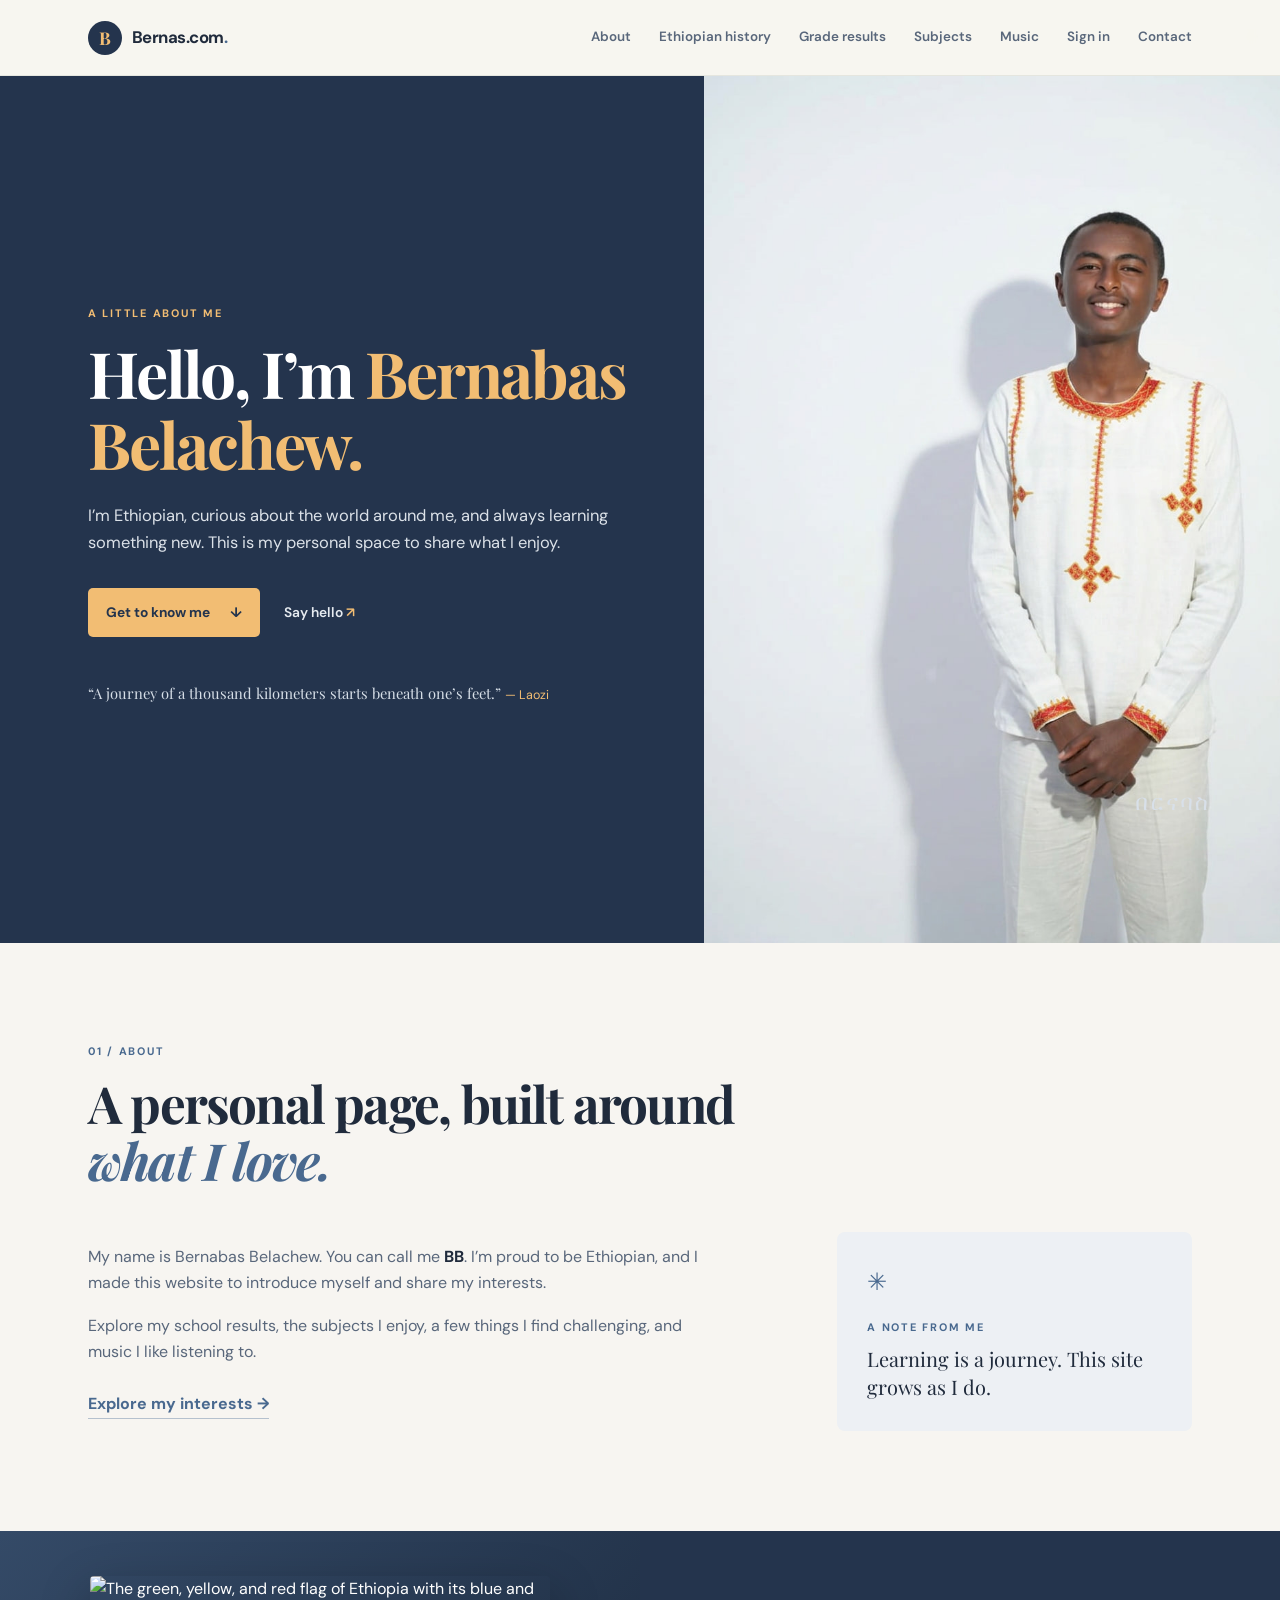
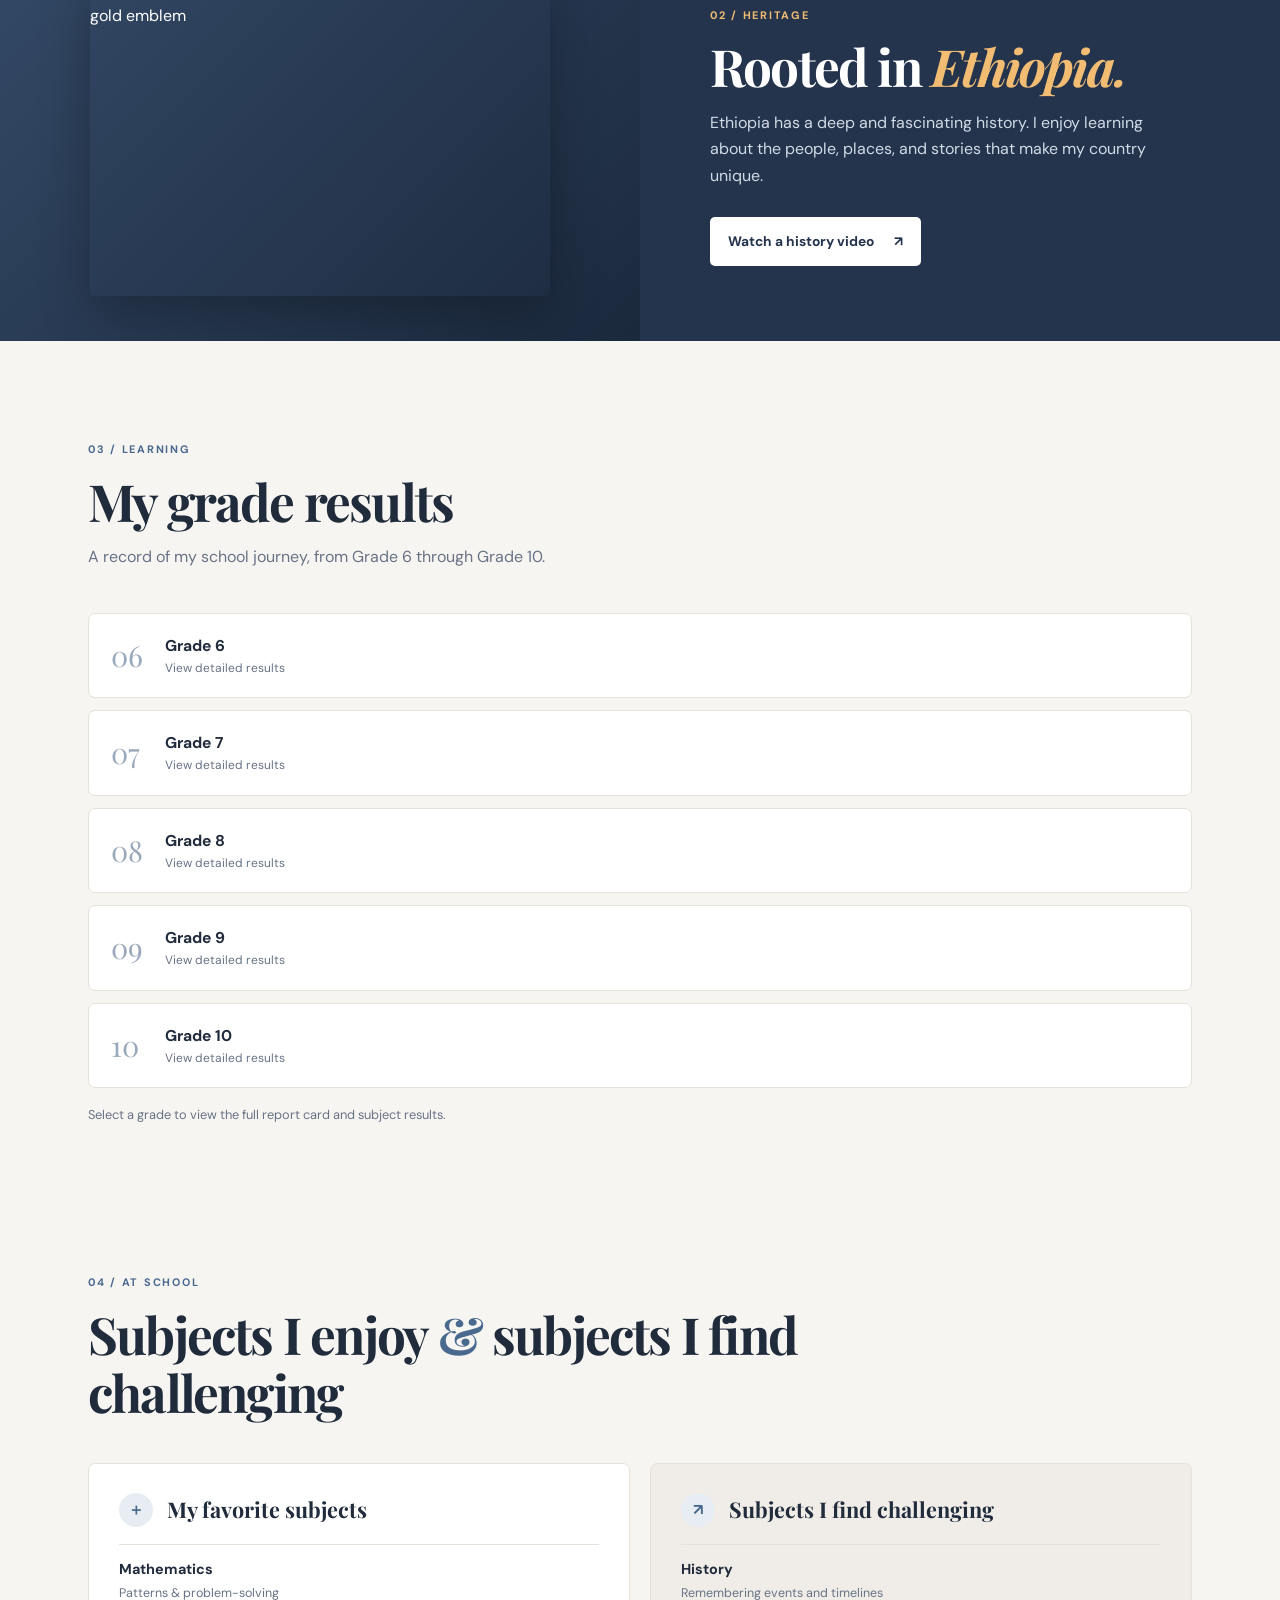
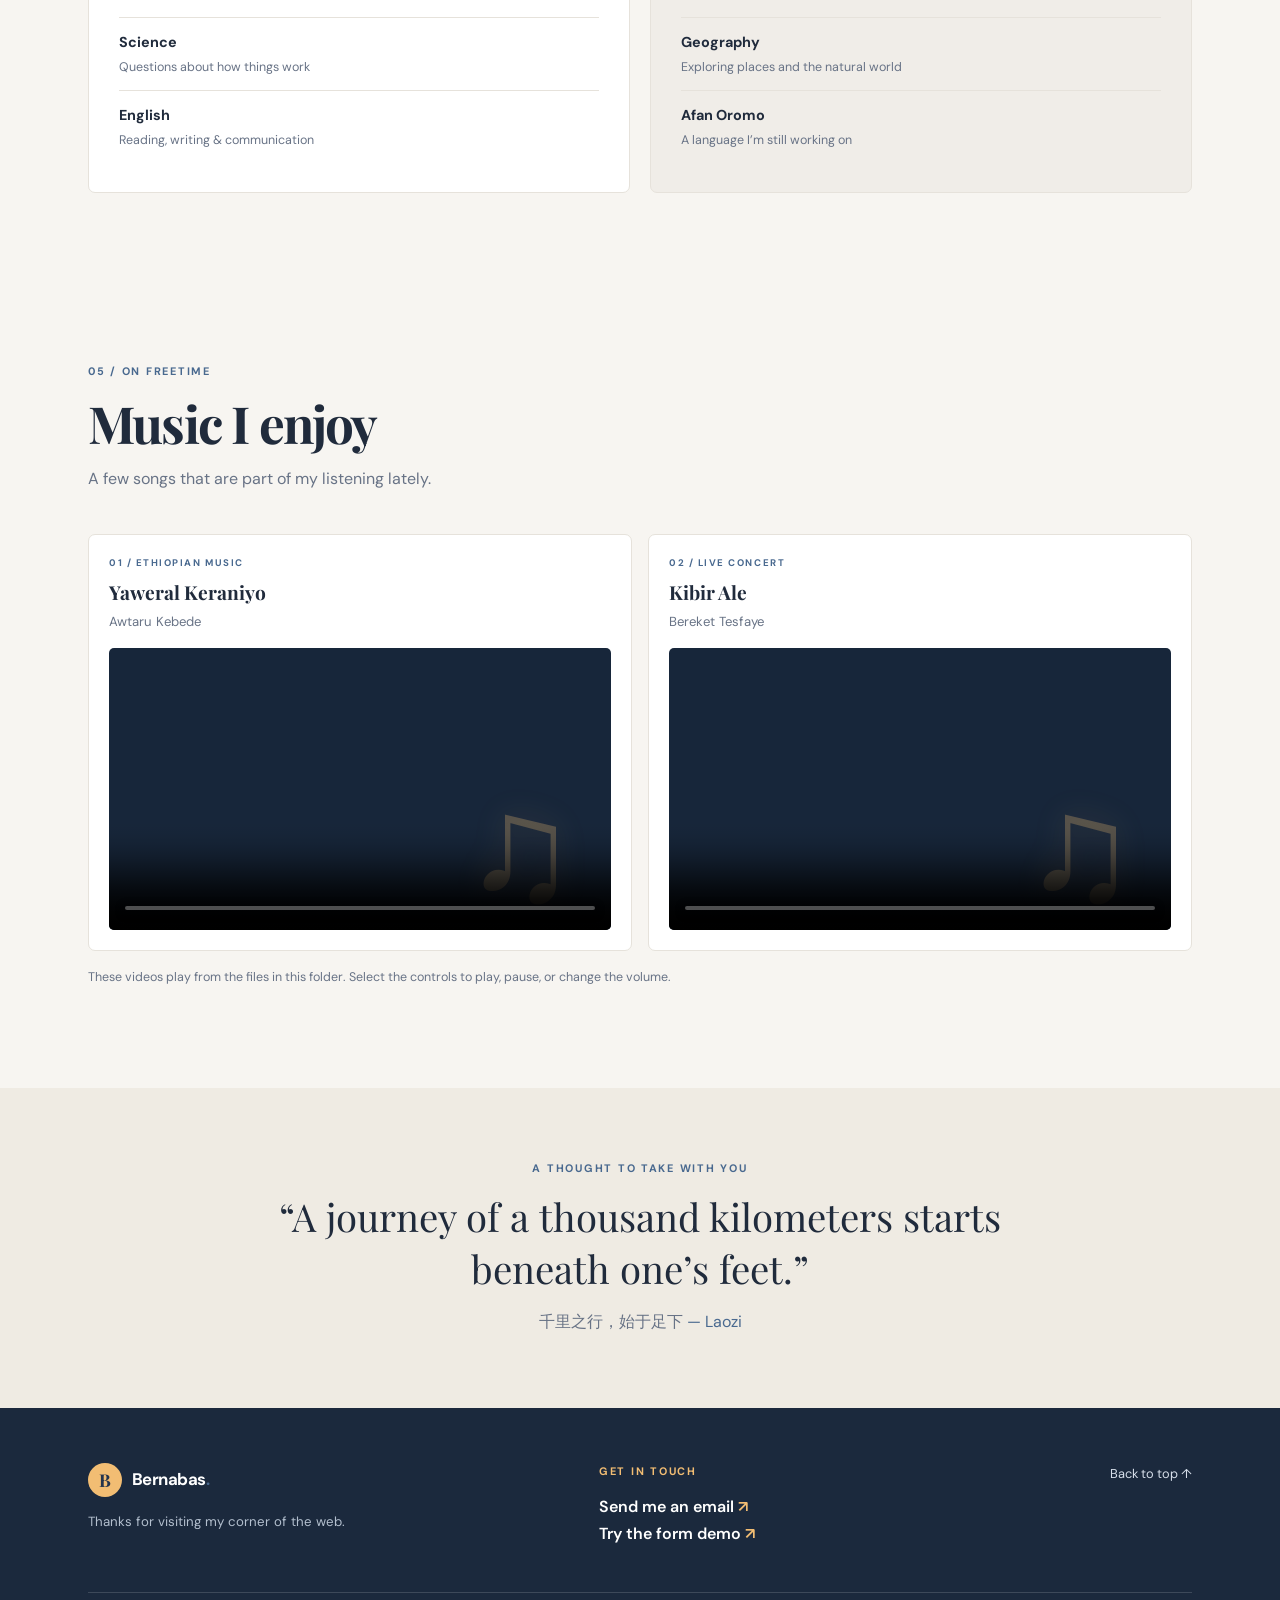
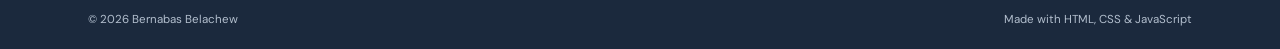
==== commit c3e1d0dd: "Update print statement from 'Hello' to 'Goodbye'" ====
--- a/index.html
+++ b/index.html
@@ -999,7 +999,7 @@
             <p class="eyebrow">Get in touch</p>
             <a href="mailto:ashrowman86@gmail.com"
               >Send me an email <span aria-hidden="true">↗</span></a
-            ><br /><a href="login-new.html"
+            ><br /><a href="login.html"
               >Try the form demo <span aria-hidden="true">↗</span></a
             >
           </div>
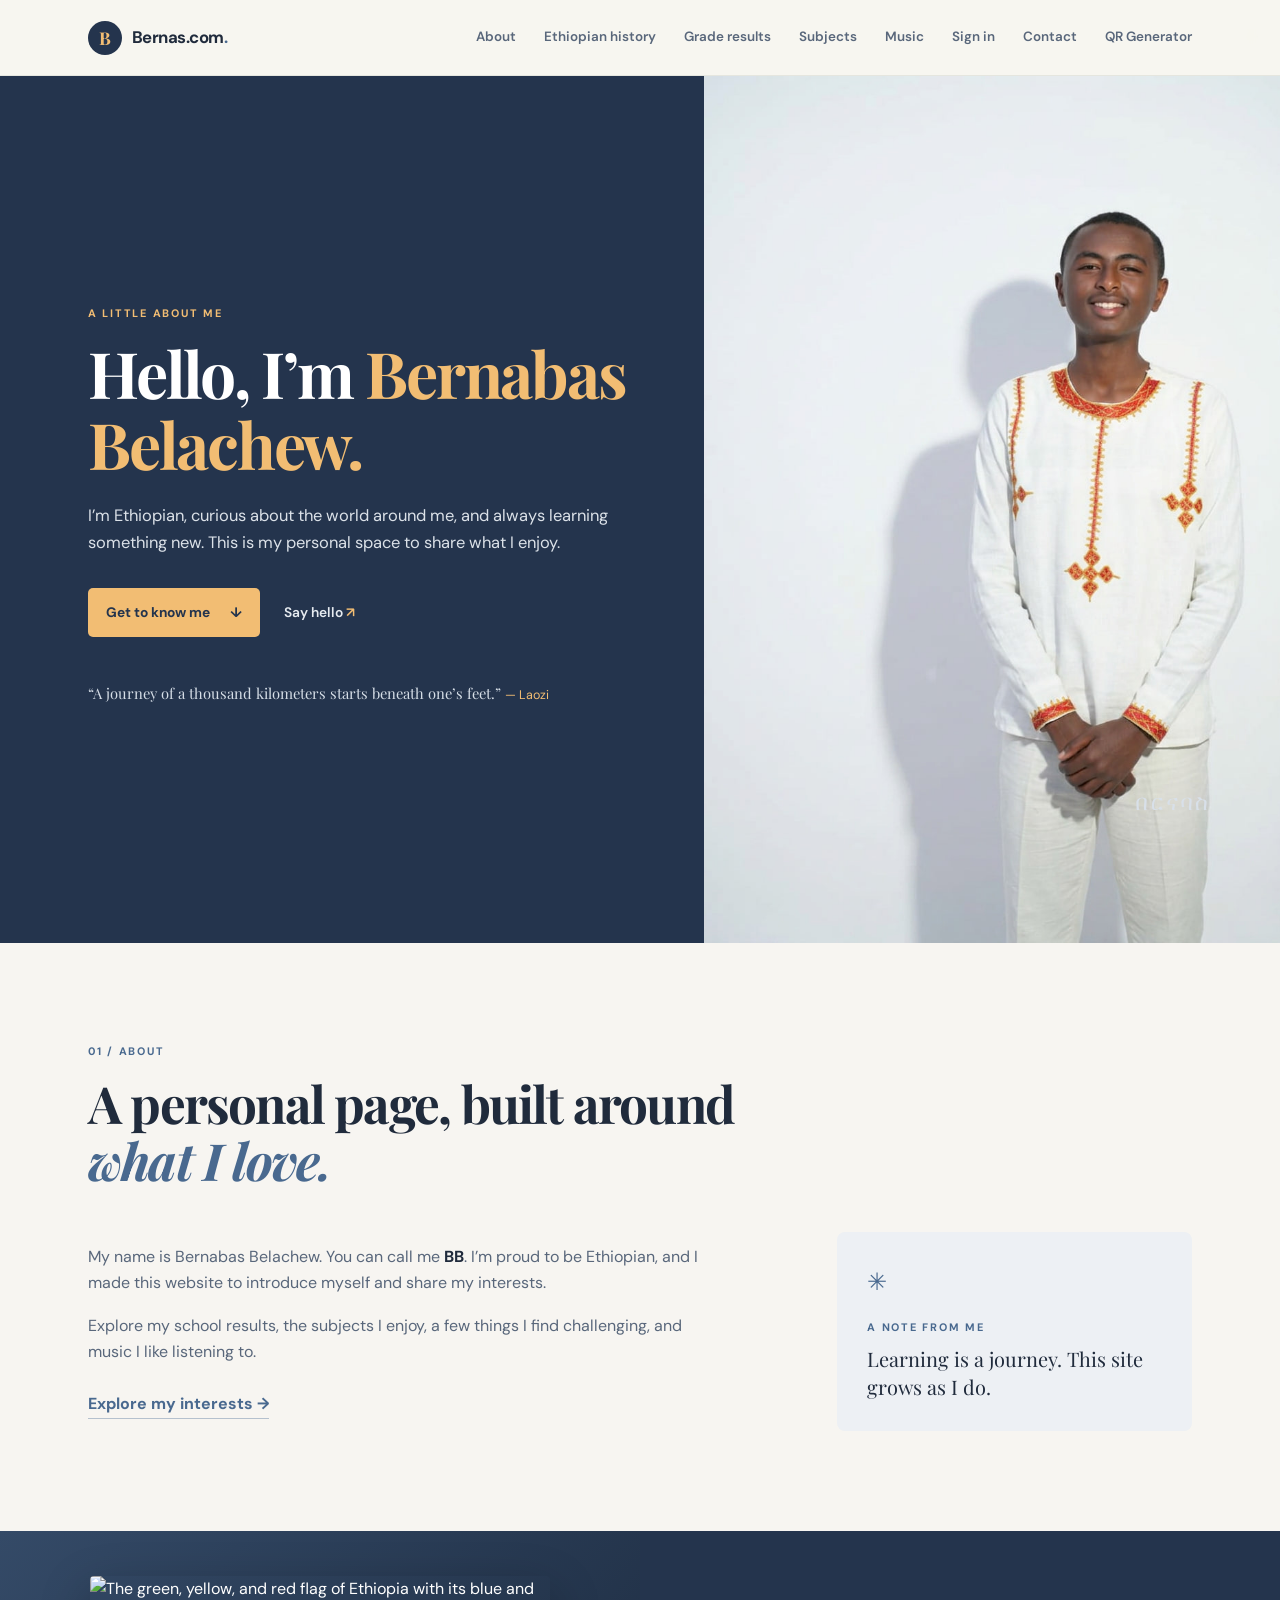
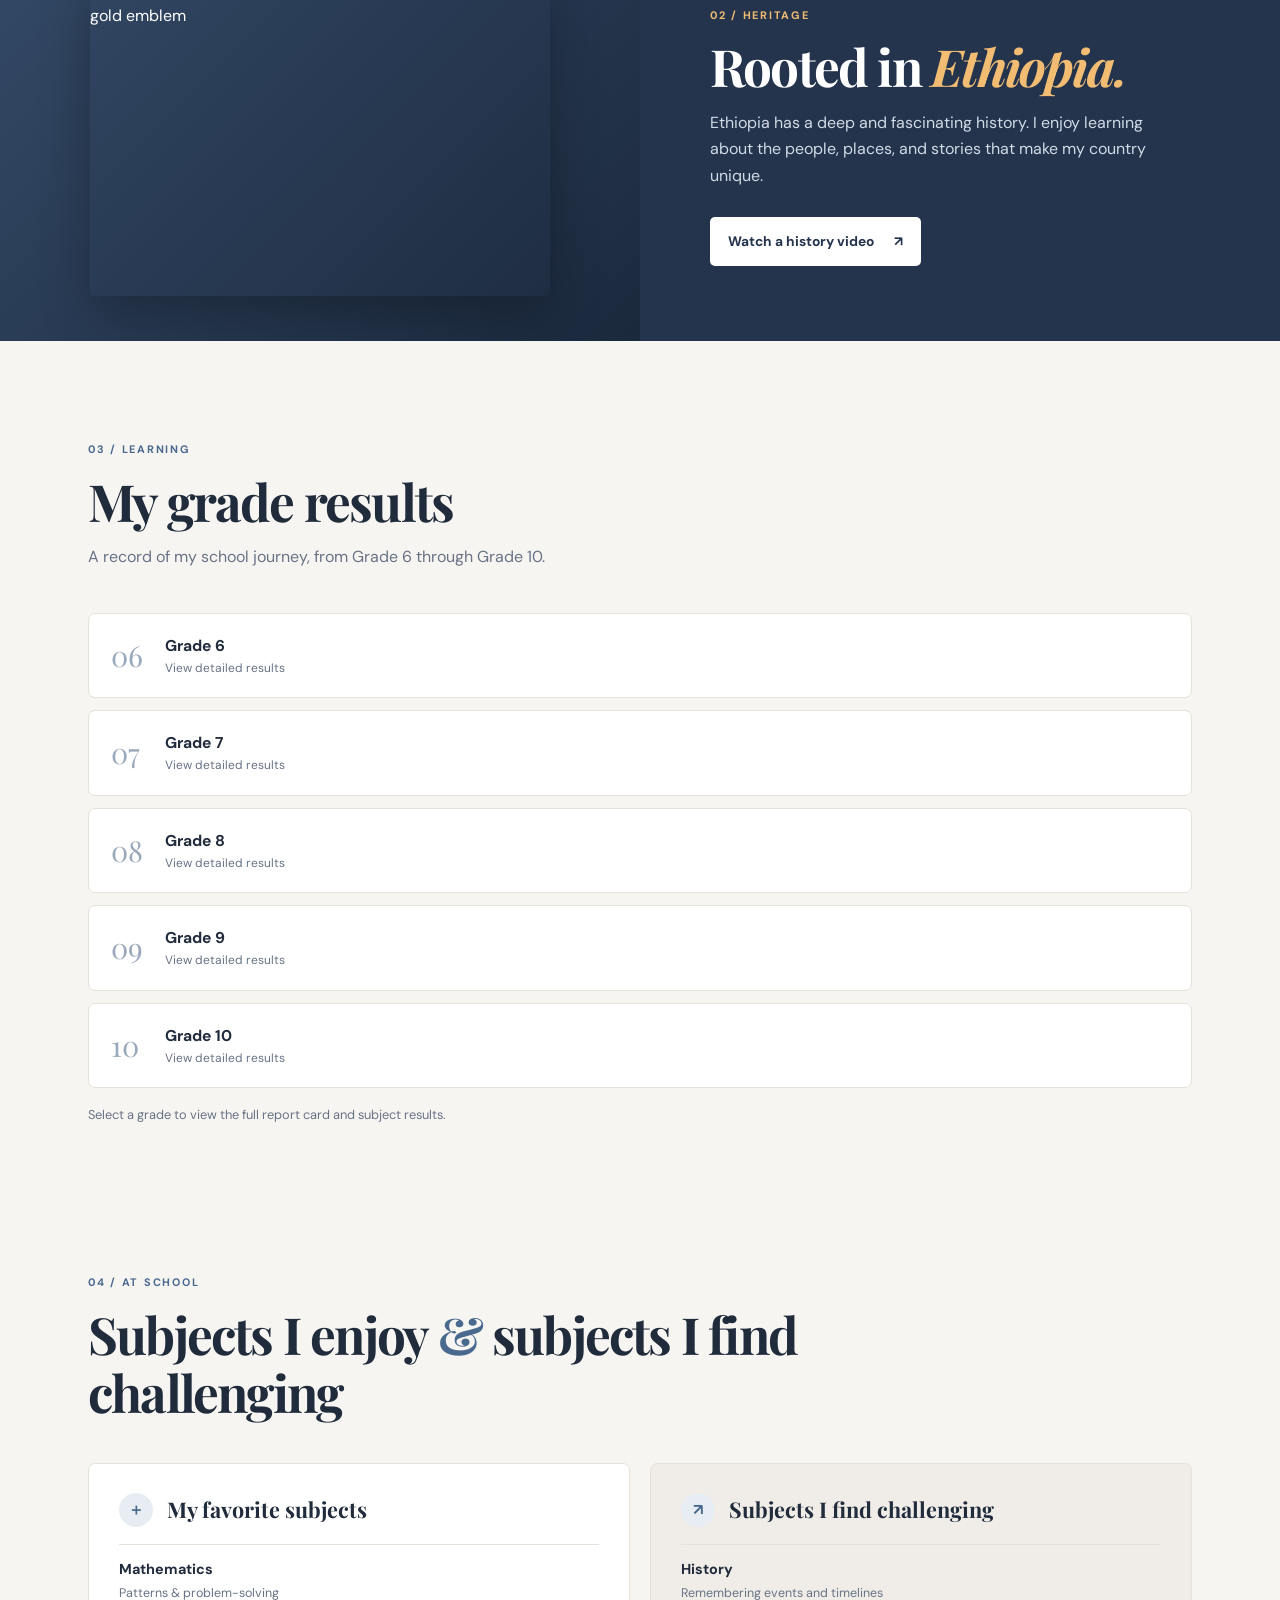
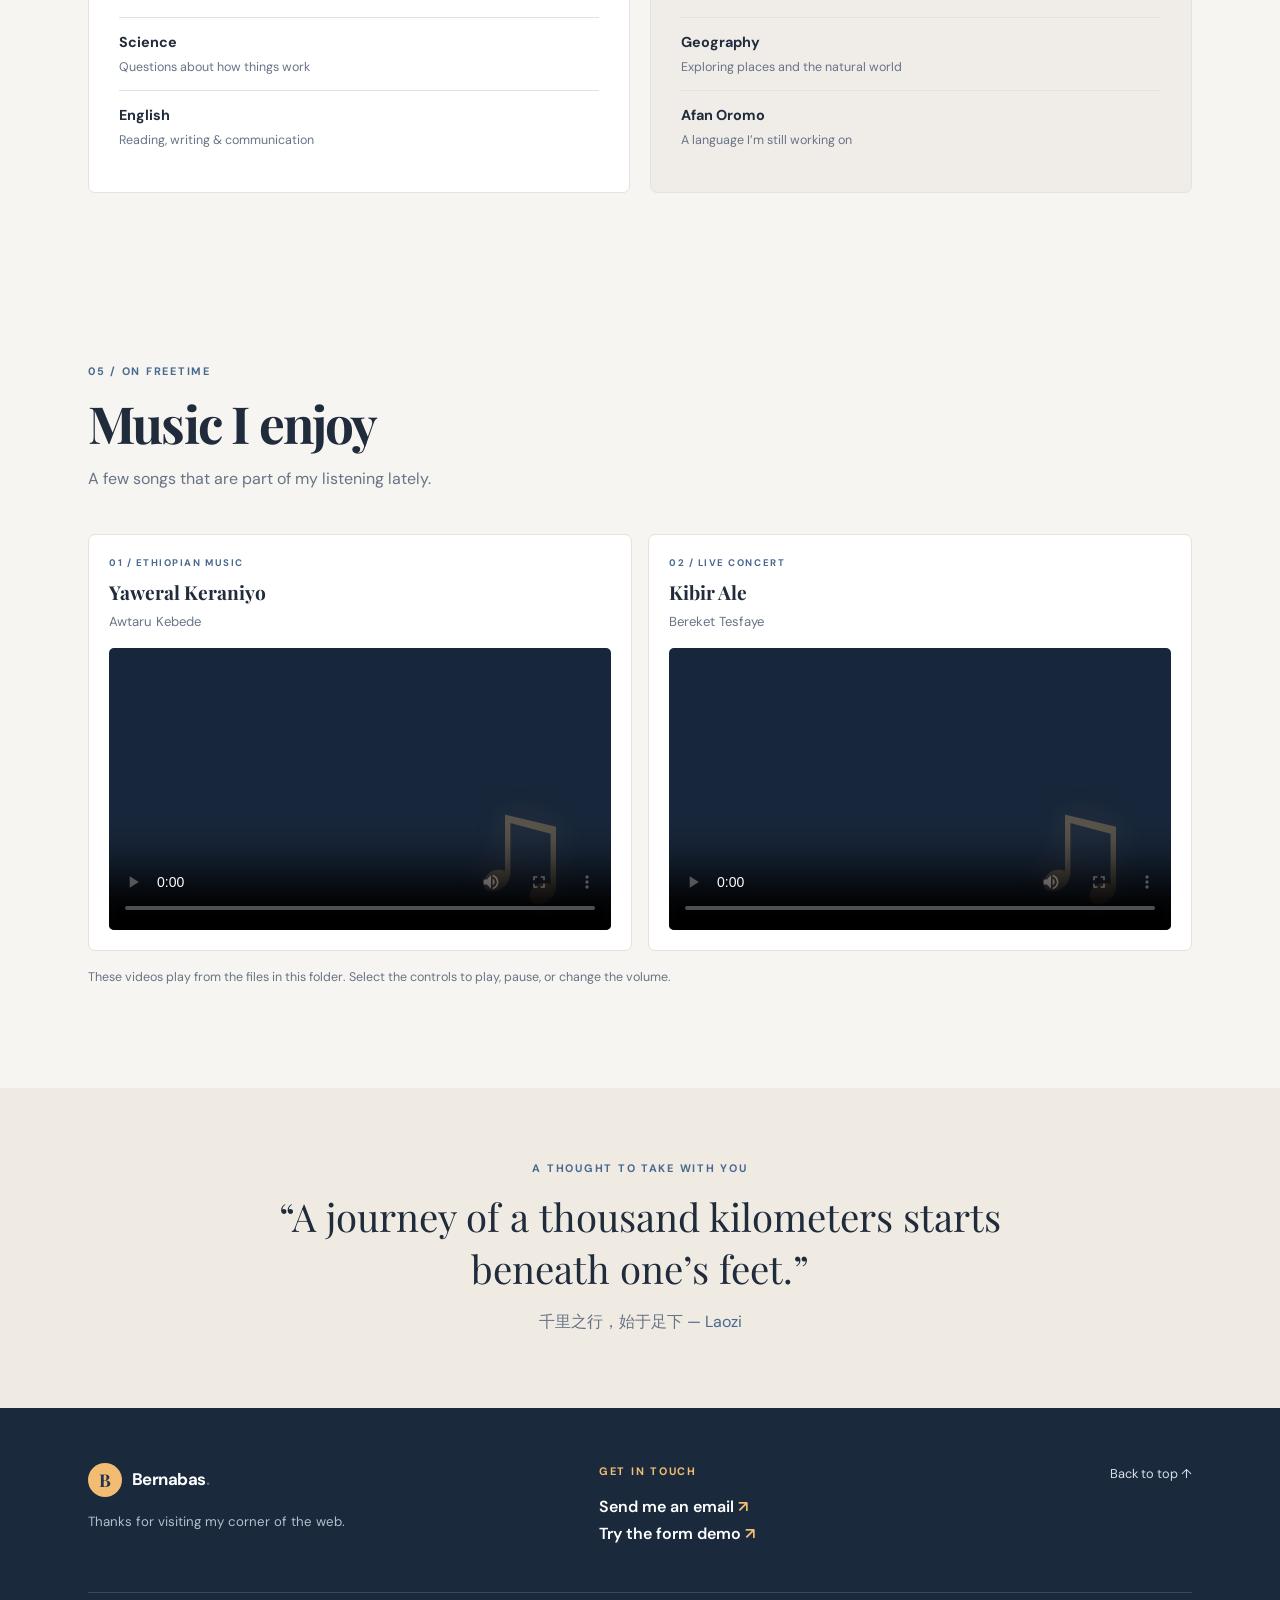
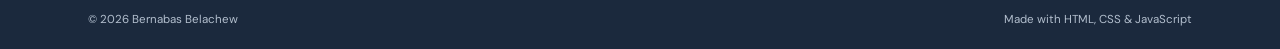
==== commit d130168f: "Update index.html" ====
--- a/index.html
+++ b/index.html
@@ -34,7 +34,7 @@
           <a href="#about">About</a><a href="#heritage">Ethiopian history</a
           ><a href="#grades">Grade results</a><a href="#subjects">Subjects</a
           ><a href="#music">Music</a><a href="login.html">Sign in</a
-          ><a href="#contact">Contact</a>
+          ><a href="#contact">Contact</a><a href="qr.html">QR Generator</a>
         </nav>
       </nav>
     </header>
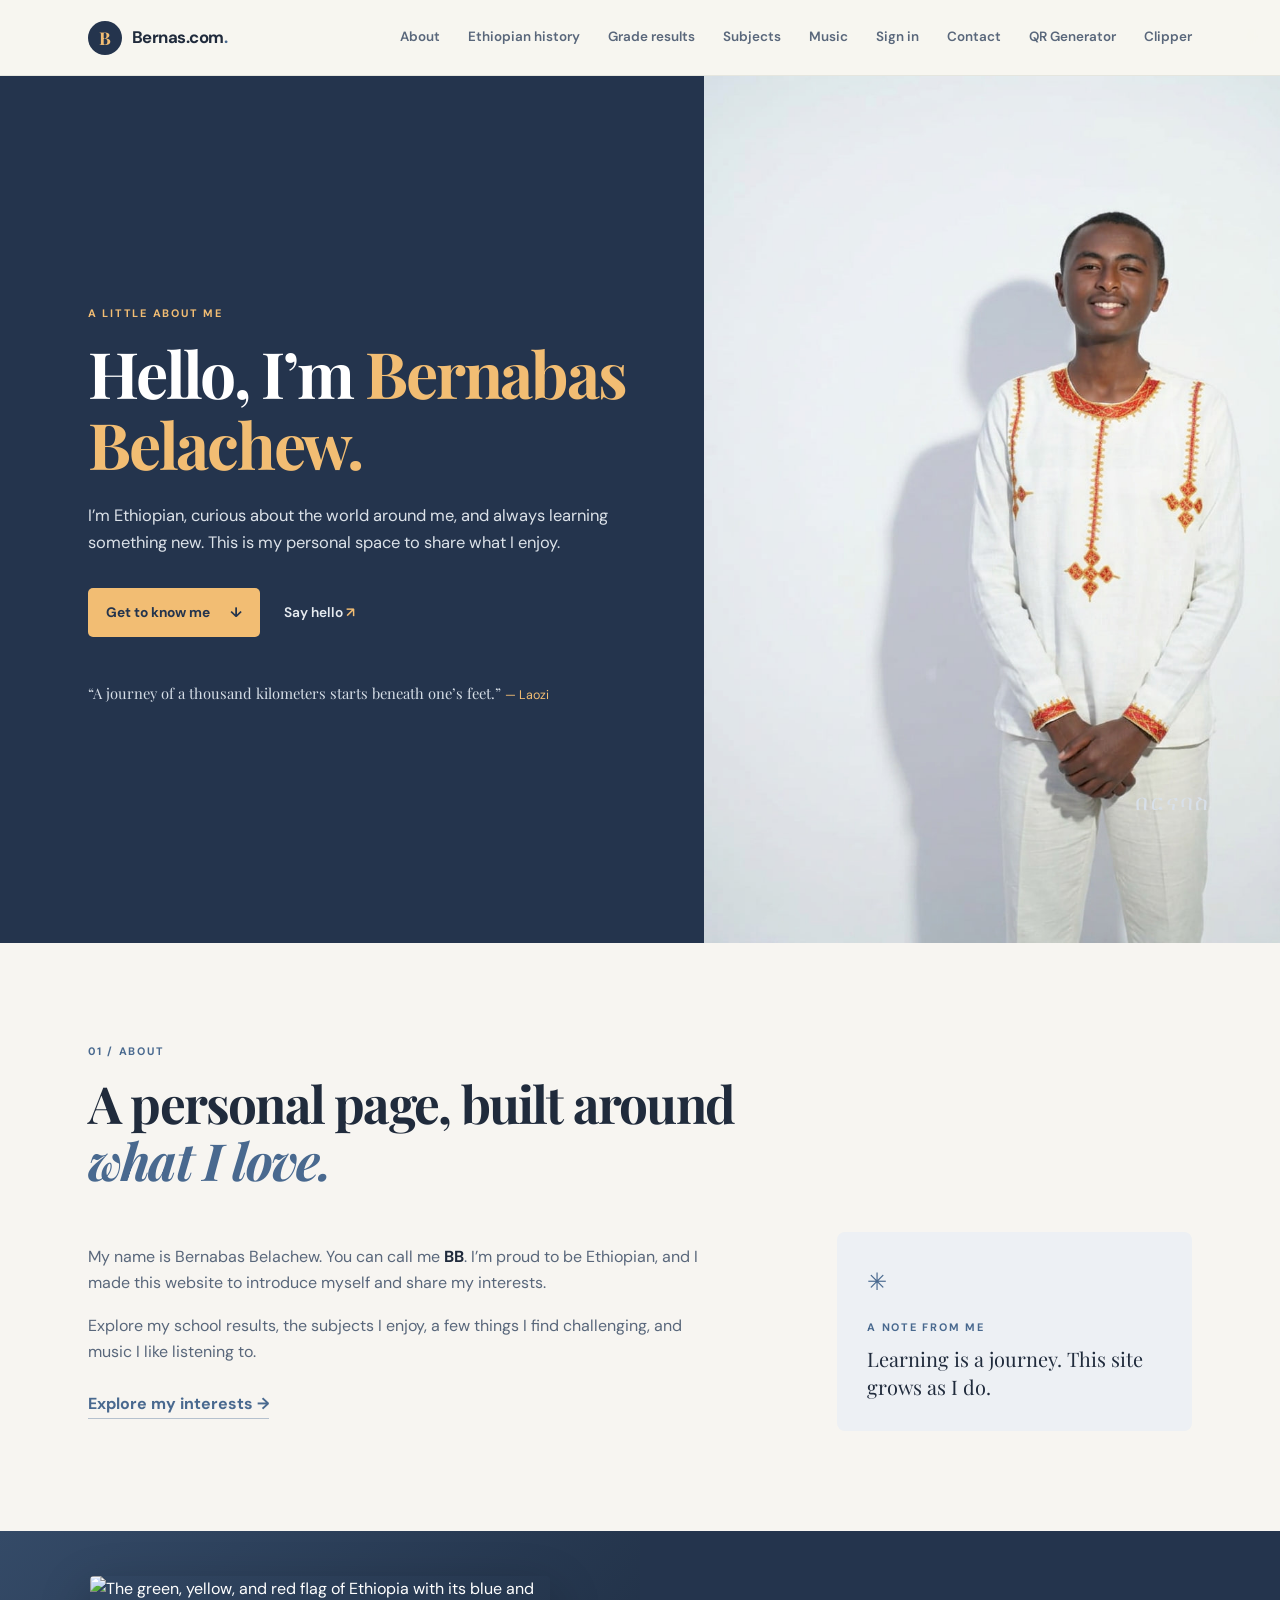
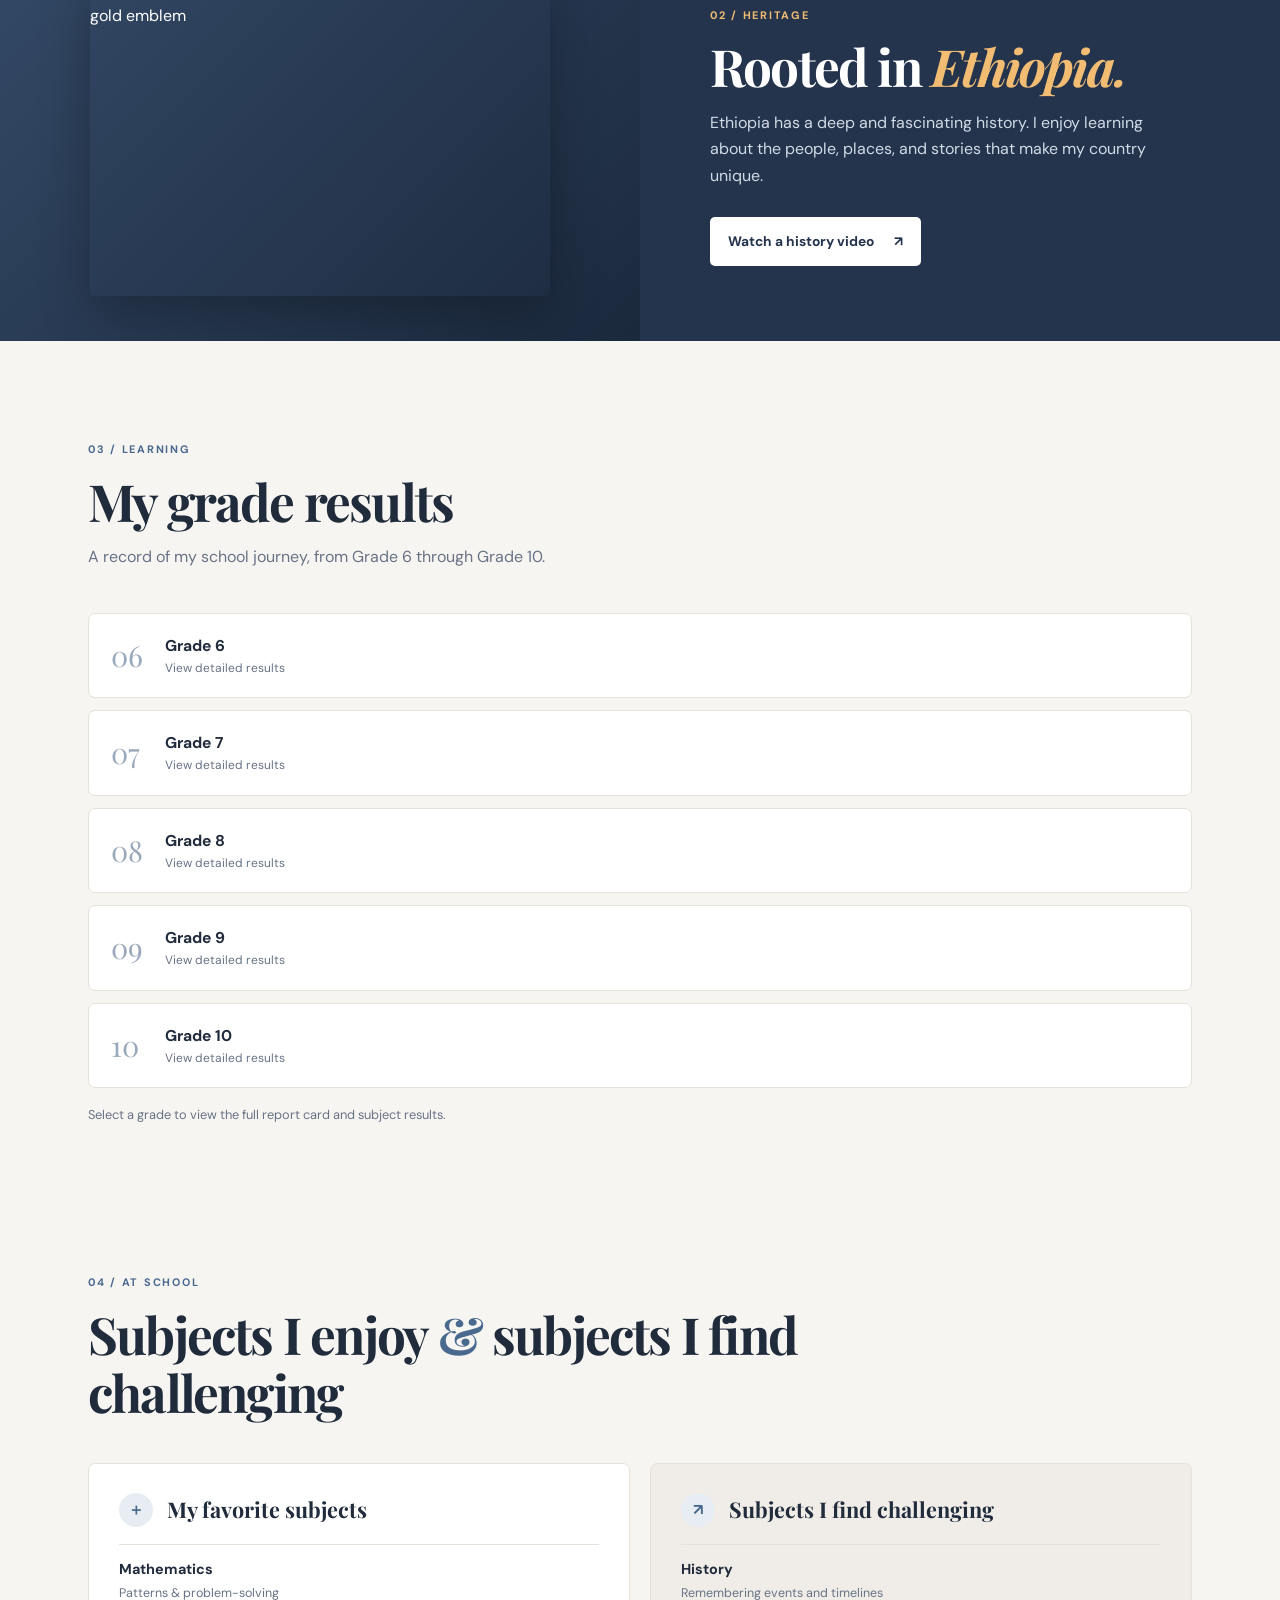
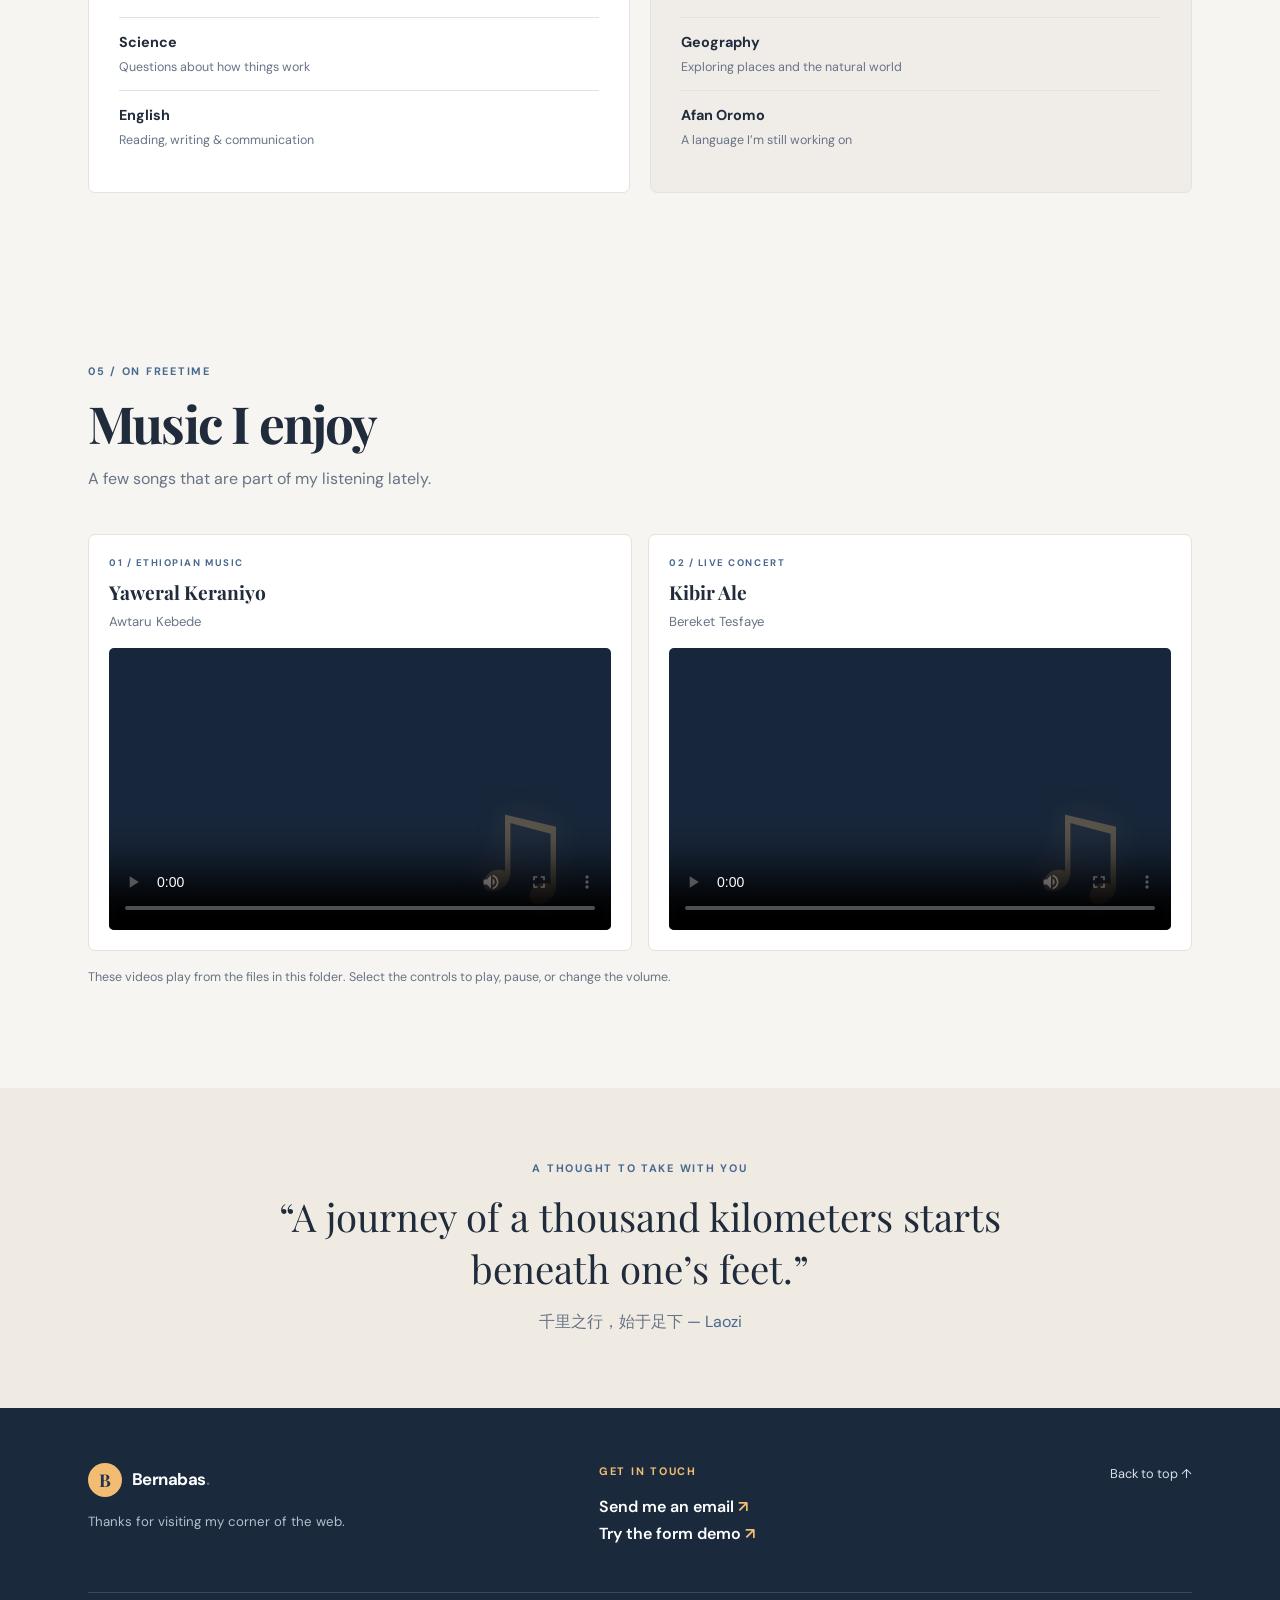
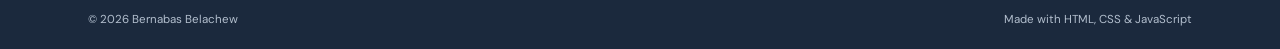
==== commit af42492a: "Update index.html" ====
--- a/index.html
+++ b/index.html
@@ -34,7 +34,7 @@
           <a href="#about">About</a><a href="#heritage">Ethiopian history</a
           ><a href="#grades">Grade results</a><a href="#subjects">Subjects</a
           ><a href="#music">Music</a><a href="login.html">Sign in</a
-          ><a href="#contact">Contact</a><a href="qr.html">QR Generator</a>
+          ><a href="#contact">Contact</a><a href="qr.html">QR Generator</a><a href="https://bernabasbelachew86-del.github.io/Clipper/">Clipper</a>
         </nav>
       </nav>
     </header>
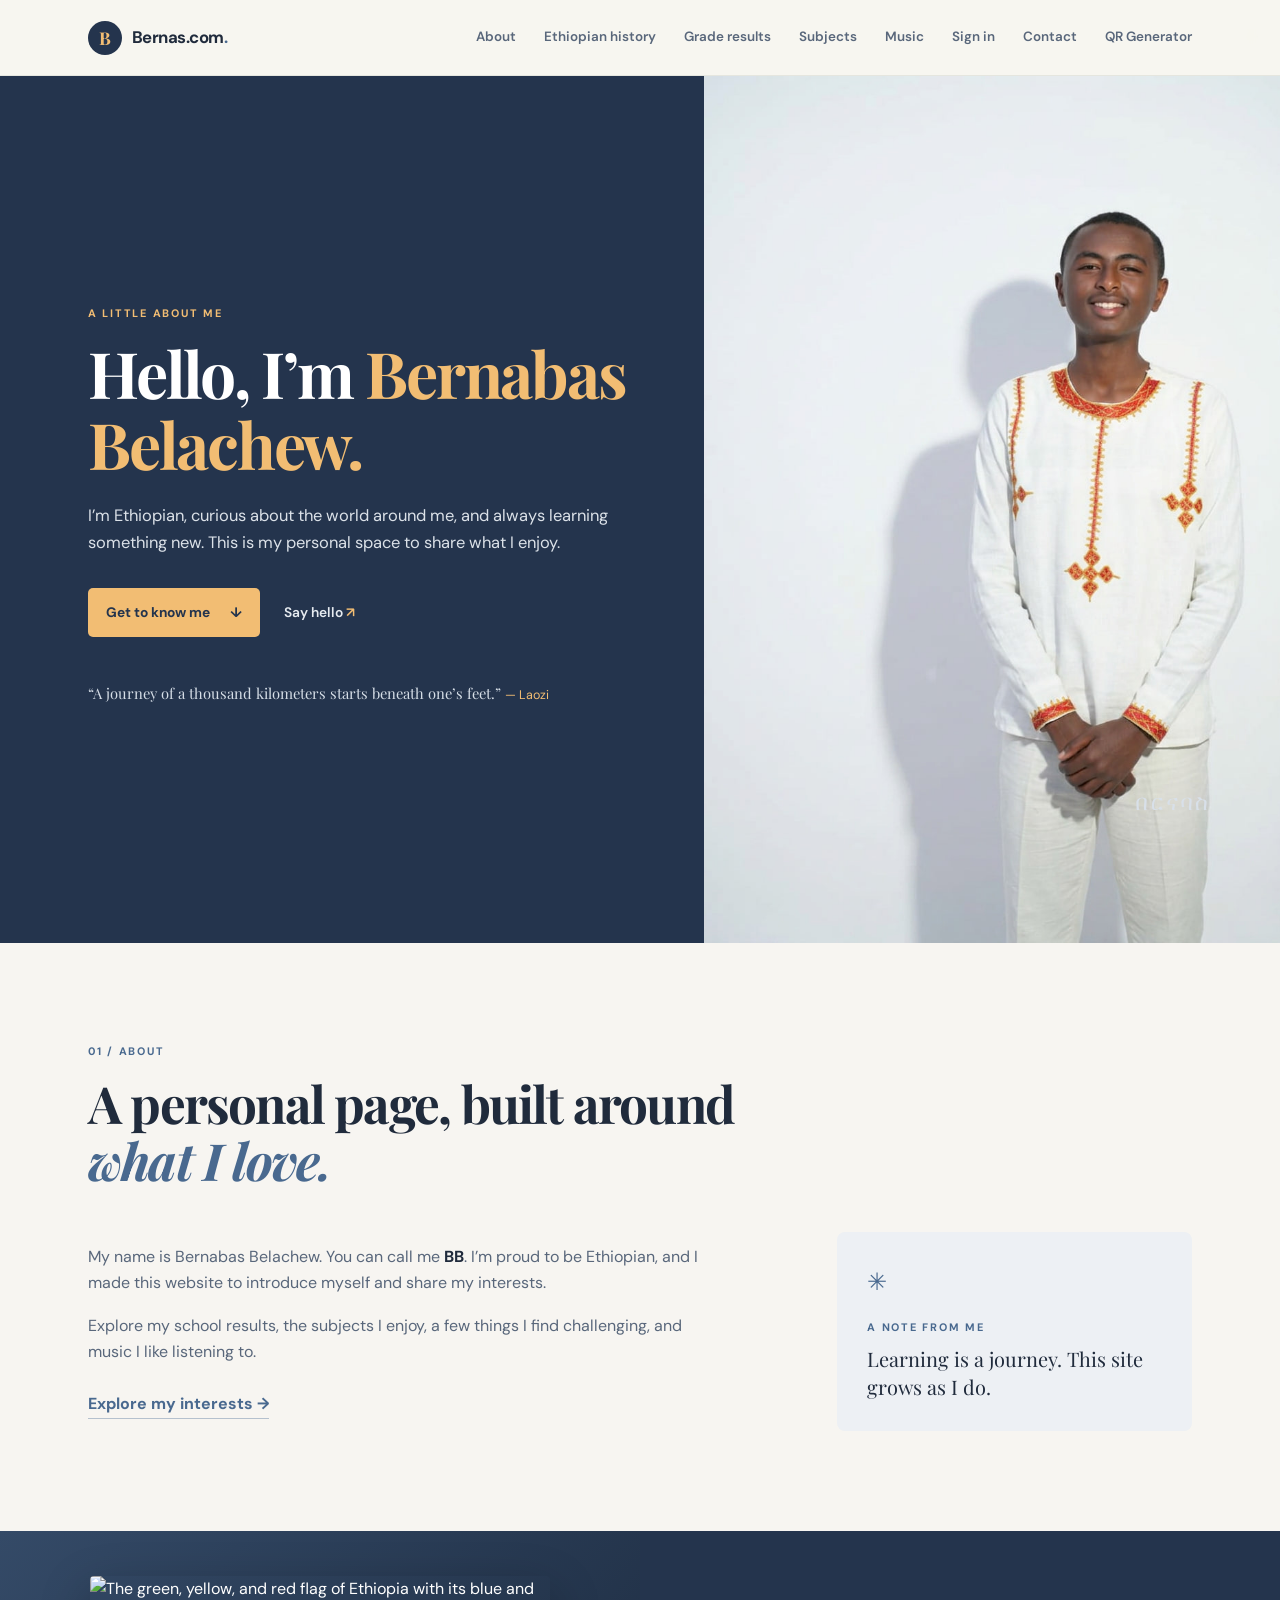
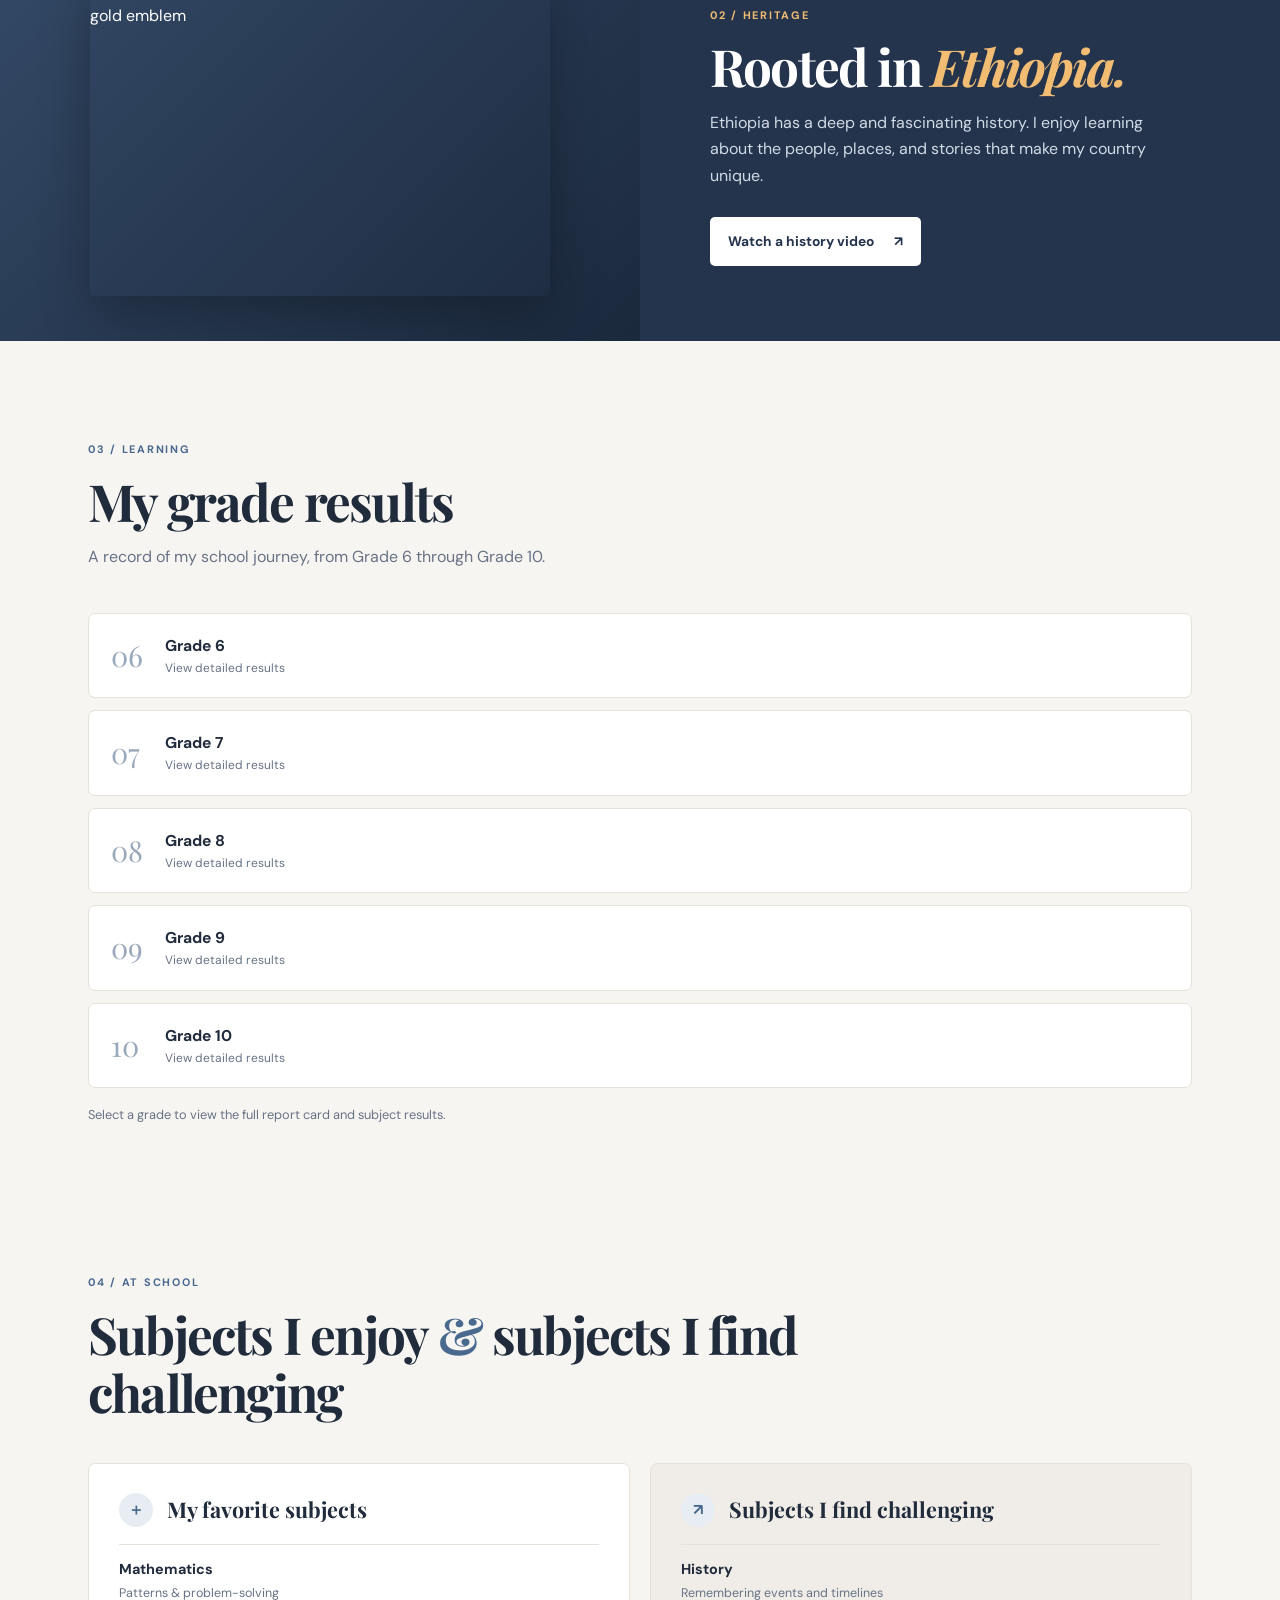
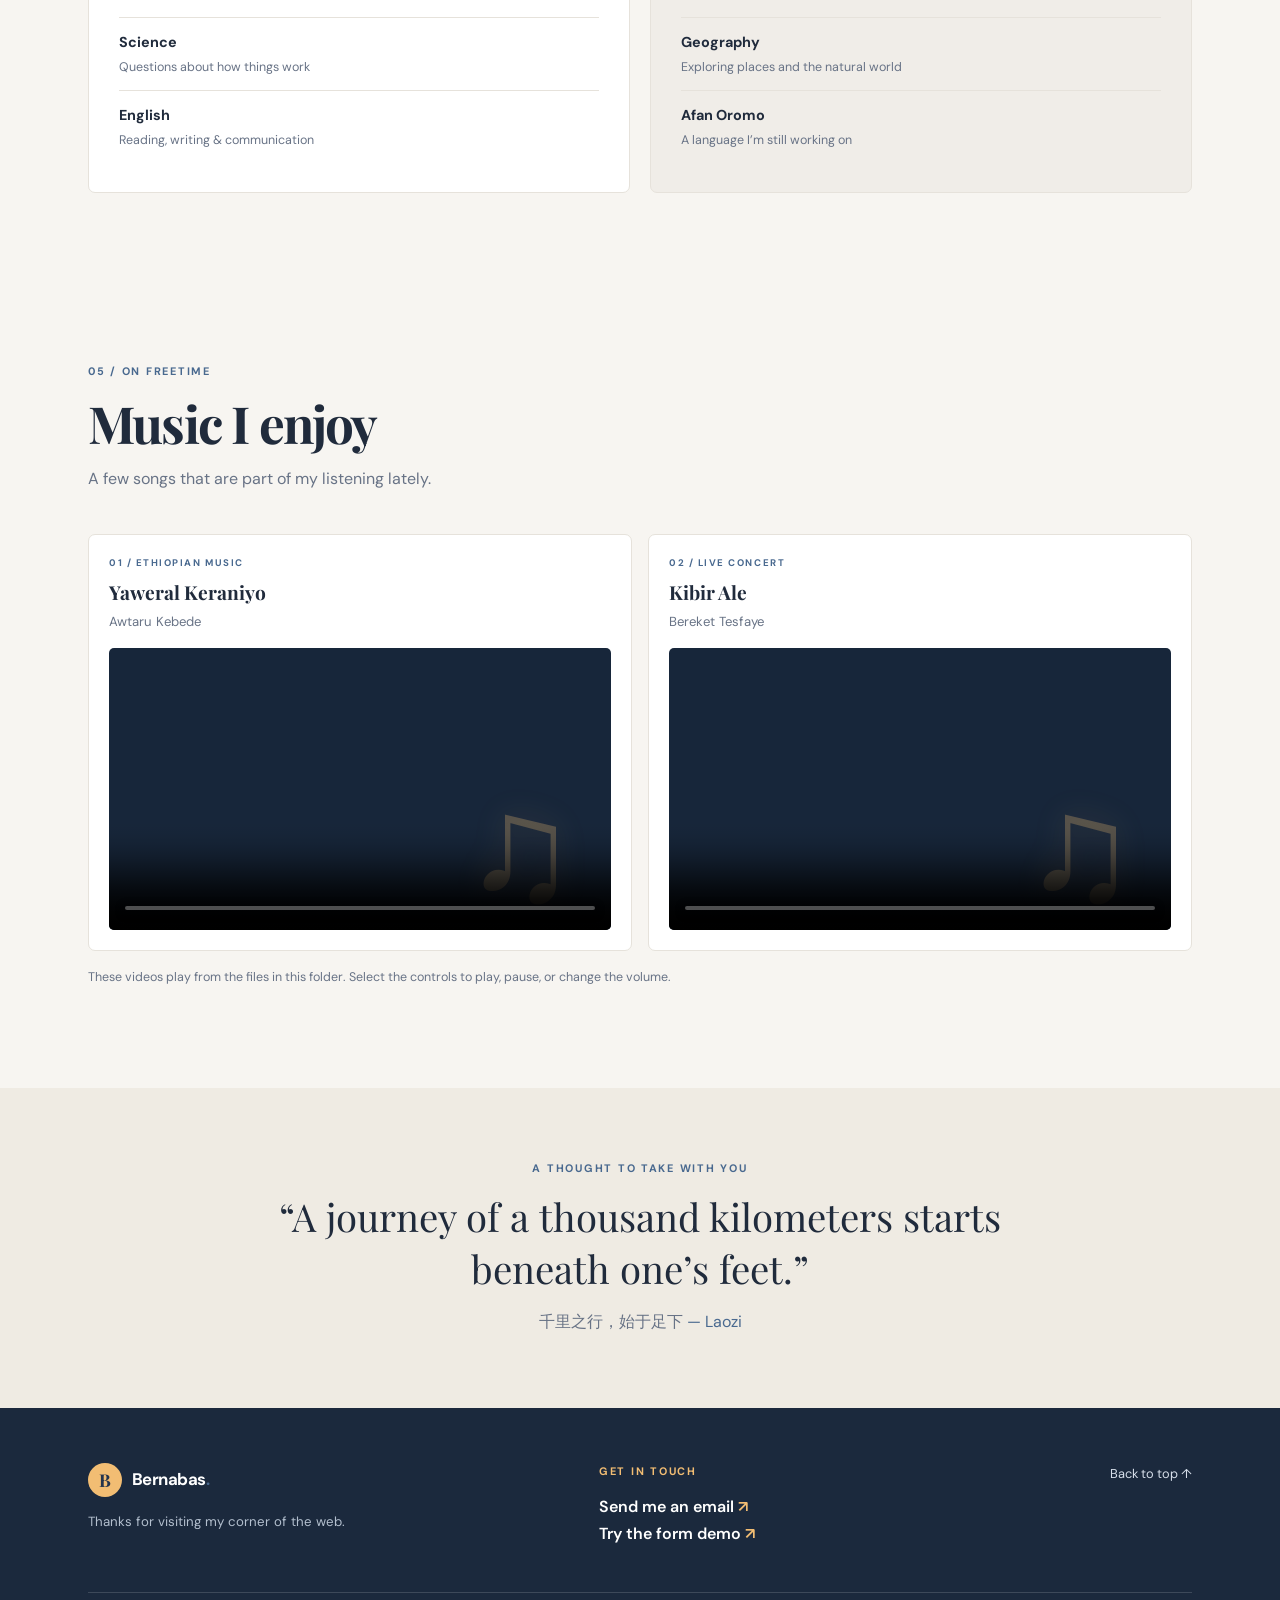
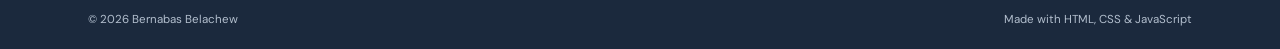
==== commit 4259049b: "Update fmt.Println message from 'Hello' to 'Goodbye'" ====
--- a/index.html
+++ b/index.html
@@ -34,7 +34,7 @@
           <a href="#about">About</a><a href="#heritage">Ethiopian history</a
           ><a href="#grades">Grade results</a><a href="#subjects">Subjects</a
           ><a href="#music">Music</a><a href="login.html">Sign in</a
-          ><a href="#contact">Contact</a><a href="qr.html">QR Generator</a><a href="https://bernabasbelachew86-del.github.io/Clipper/">Clipper</a>
+          ><a href="#contact">Contact</a><a href="qr.html">QR Generator</a>
         </nav>
       </nav>
     </header>
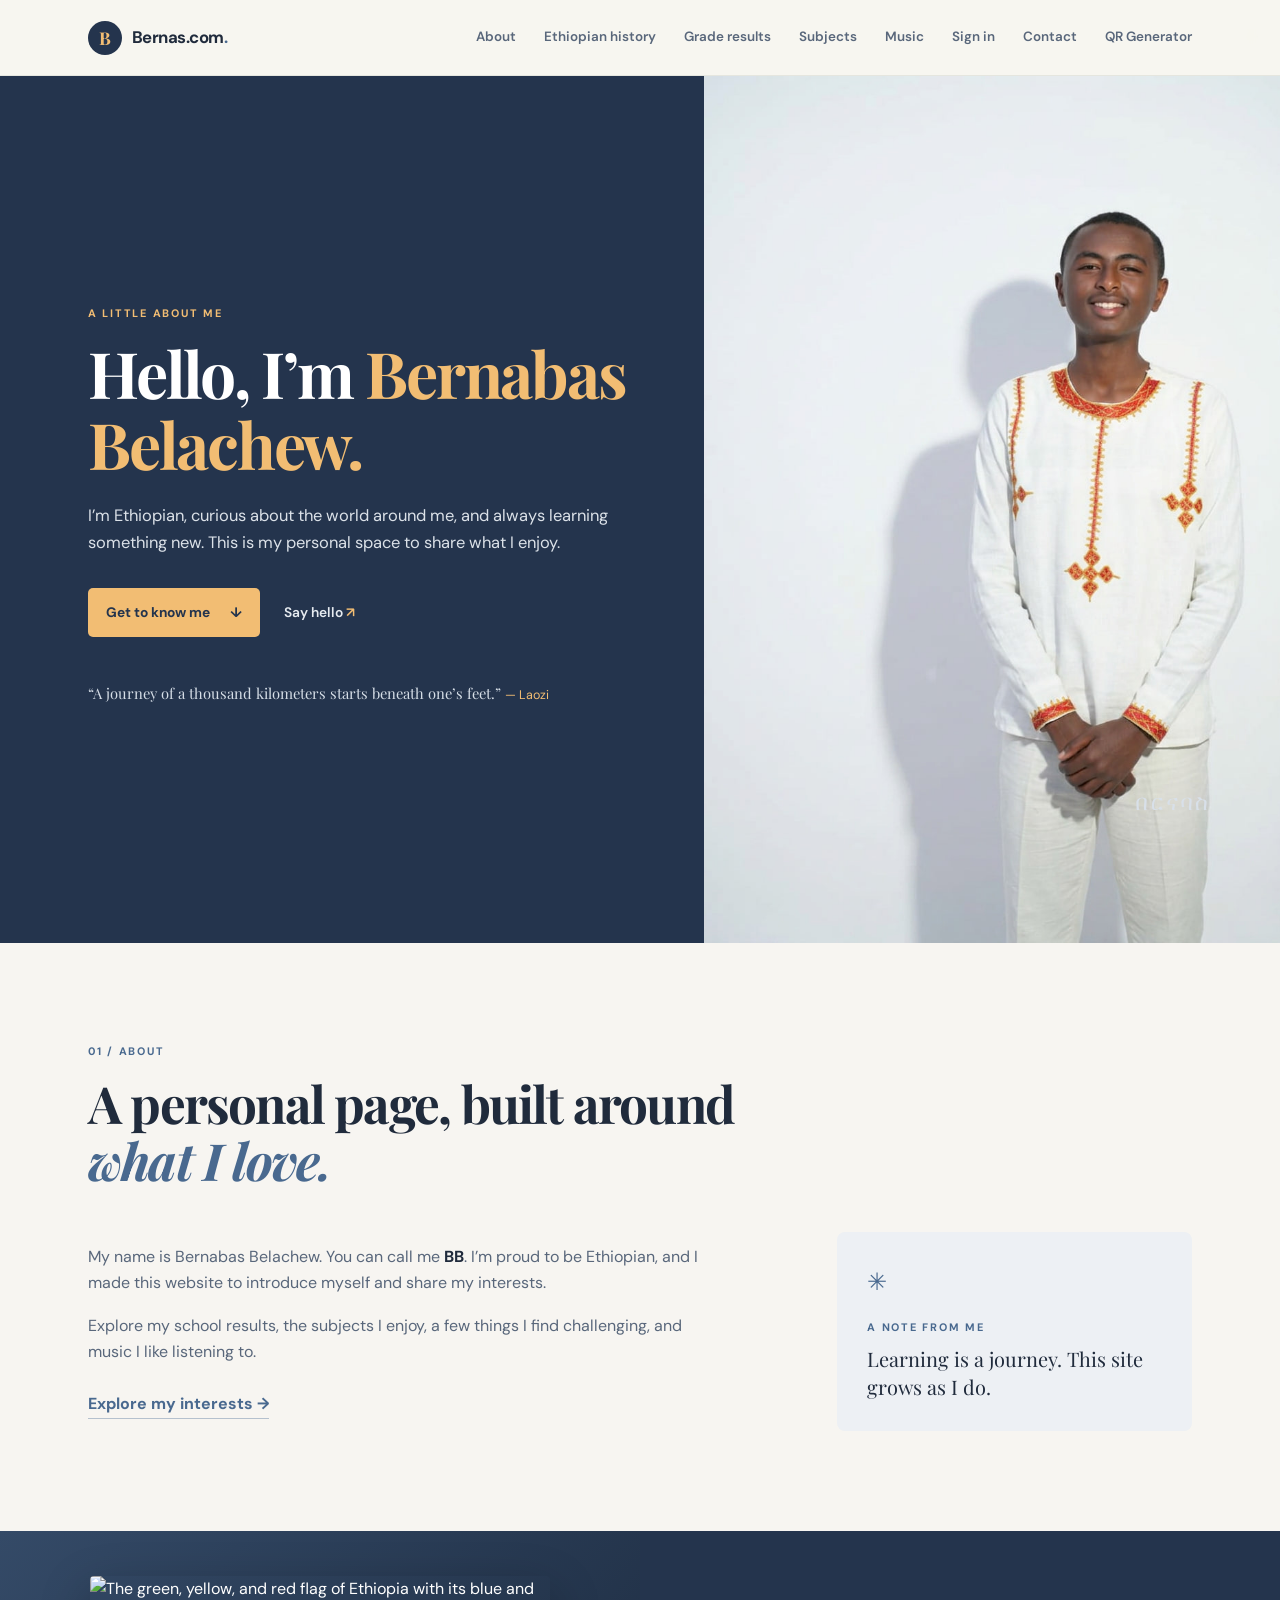
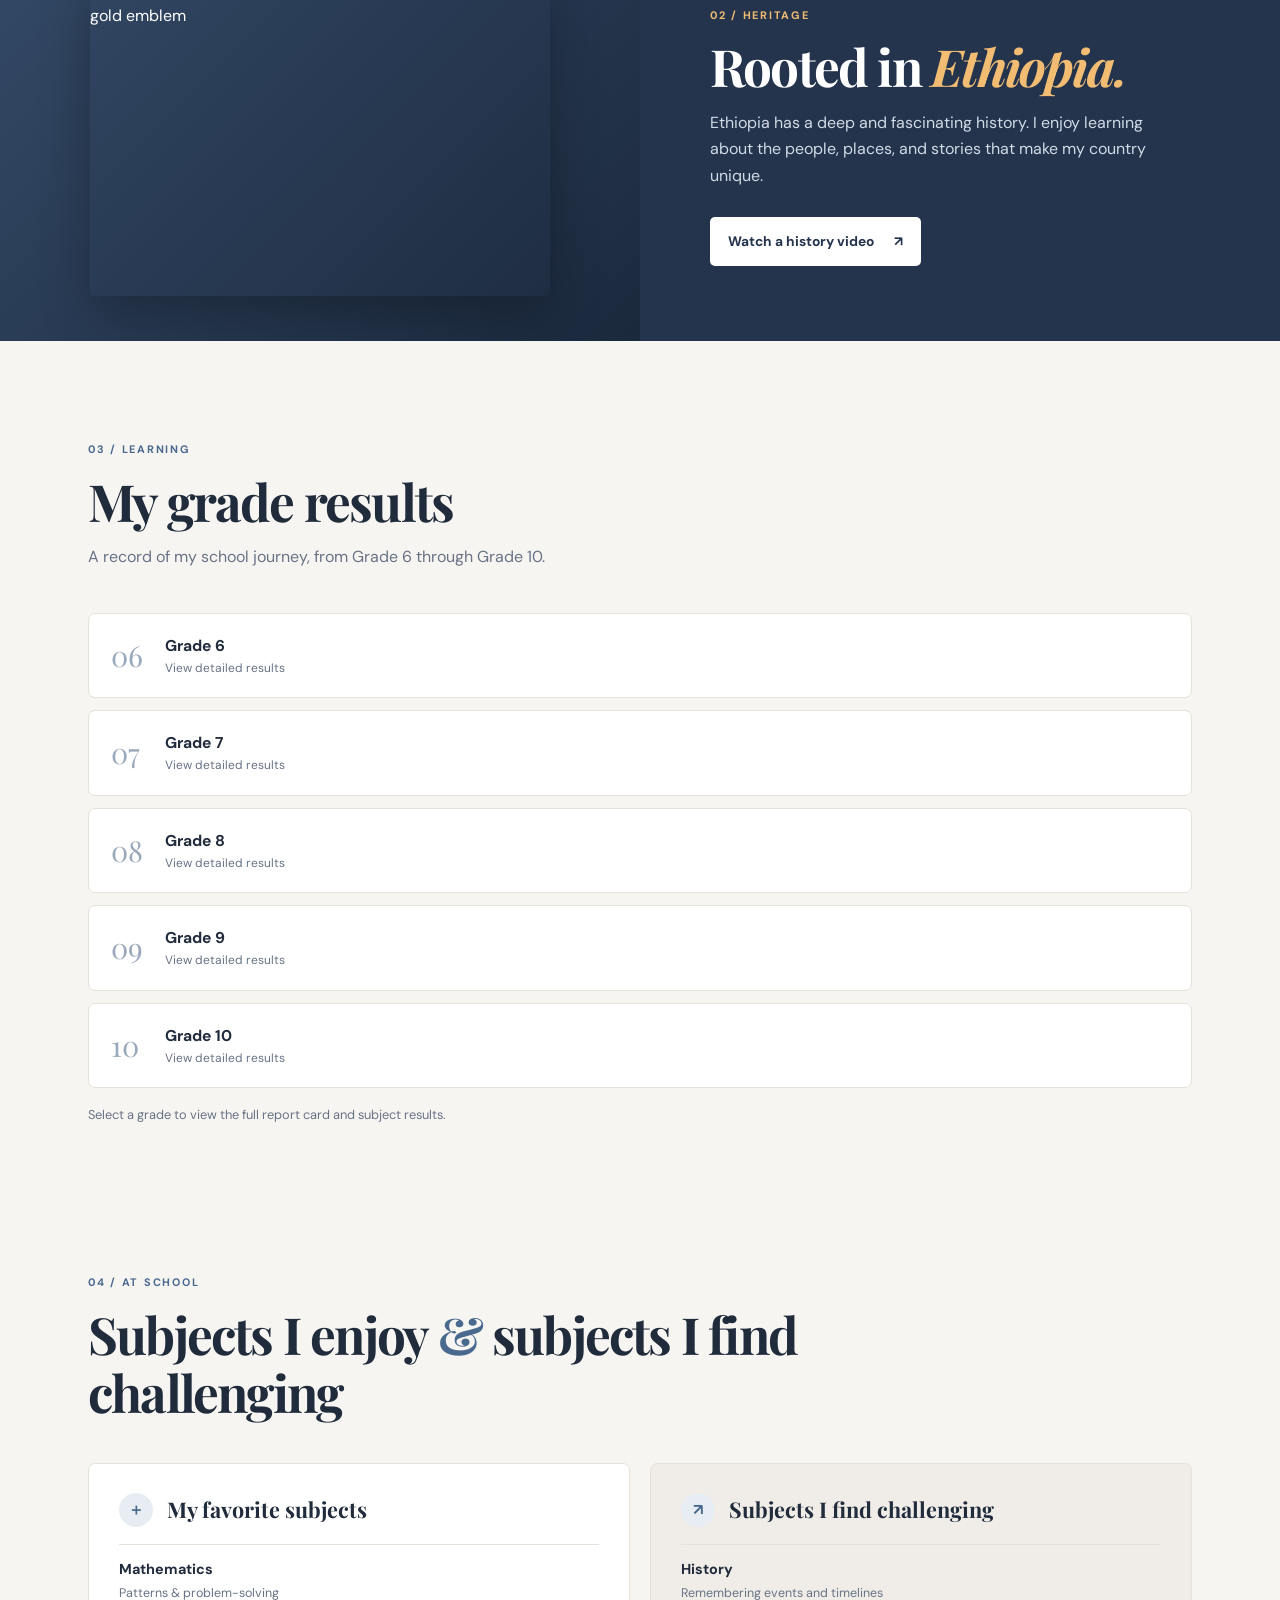
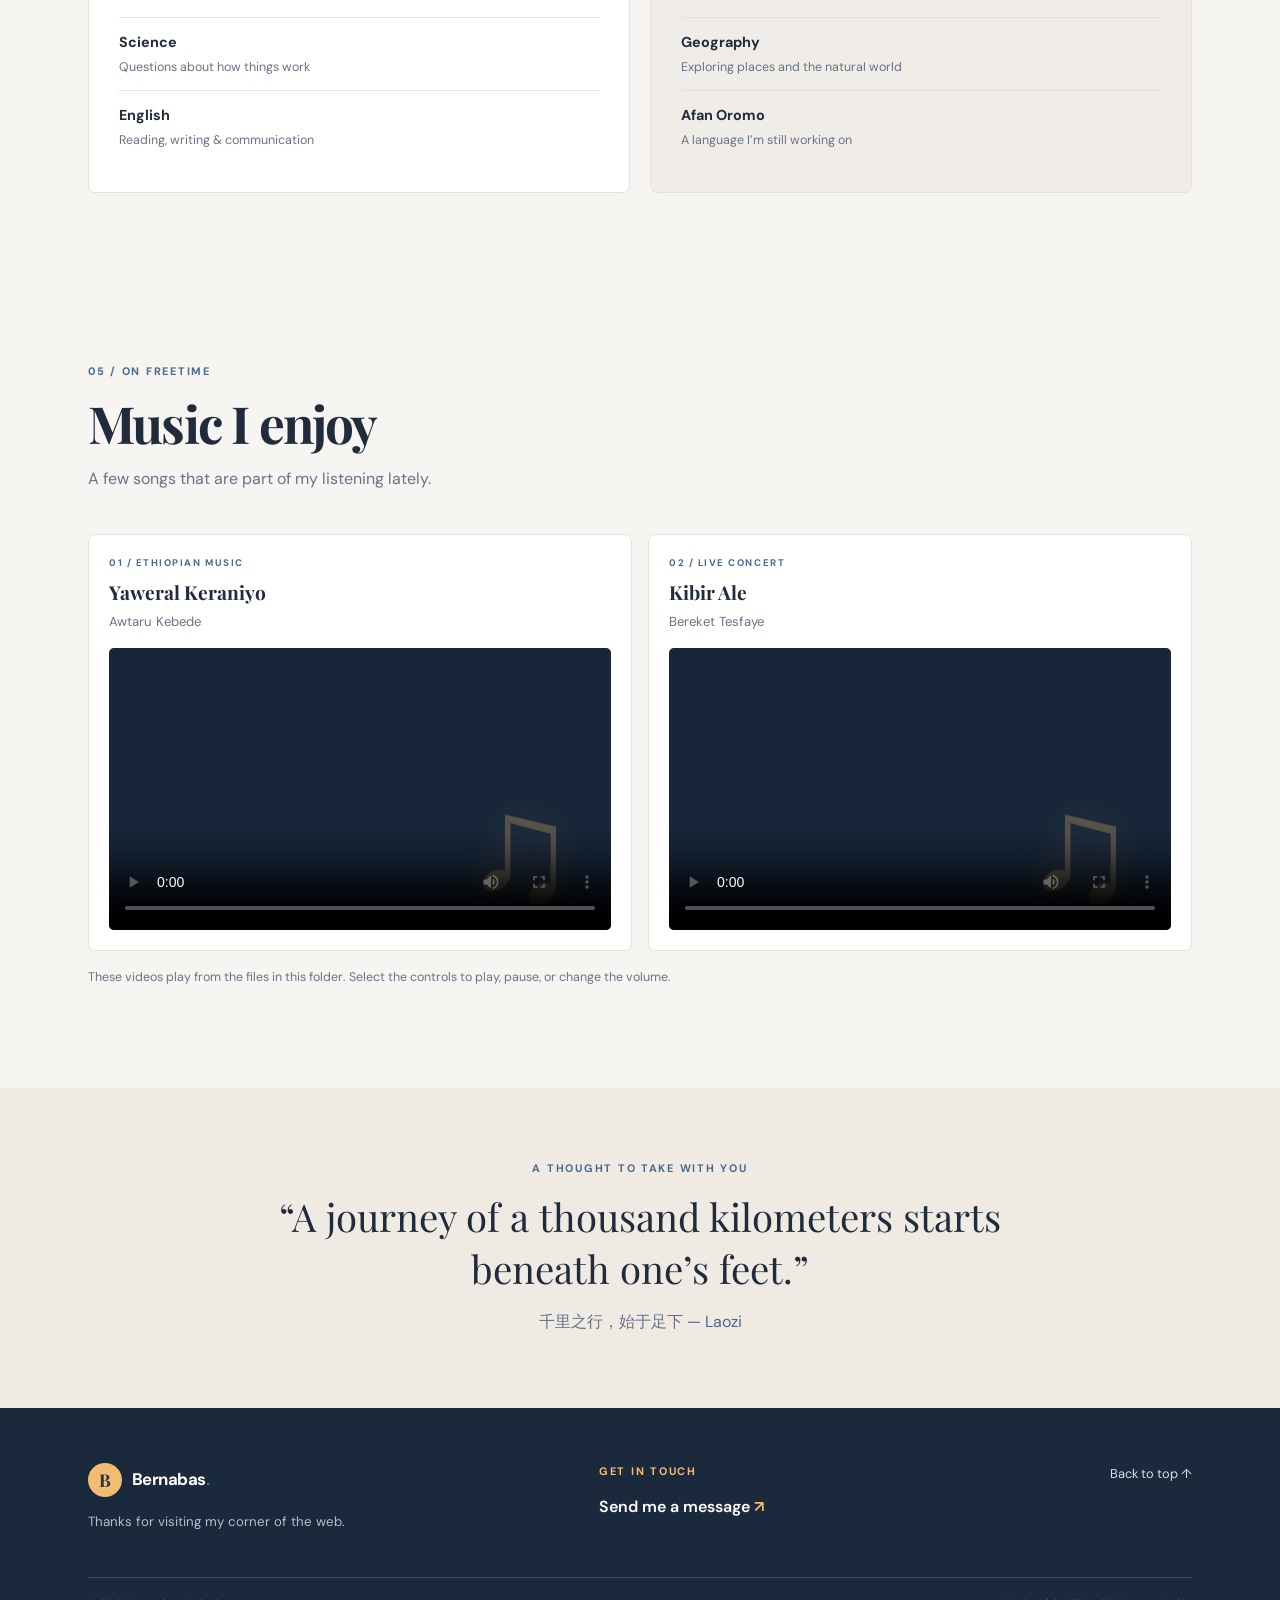
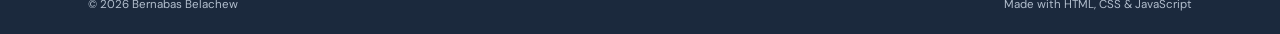
==== commit 6725b245: "Fix homepage contact email link Co-authored-by: Copilot <223556219+Copilot@users.noreply.github.com>" ====
--- a/index.html
+++ b/index.html
@@ -997,11 +997,9 @@
           </div>
           <div class="footer-contact">
             <p class="eyebrow">Get in touch</p>
-            <a href="mailto:ashrowman86@gmail.com"
-              >Send me an email <span aria-hidden="true">↗</span></a
-            ><br /><a href="login.html"
-              >Try the form demo <span aria-hidden="true">↗</span></a
-            >
+            <a href="mailto:ashrowman86@gmail.com?subject=Website%20message">
+              Send me a message <span aria-hidden="true">↗</span>
+            </a>
           </div>
           <a class="back-top" href="#home">Back to top ↑</a>
         </div>
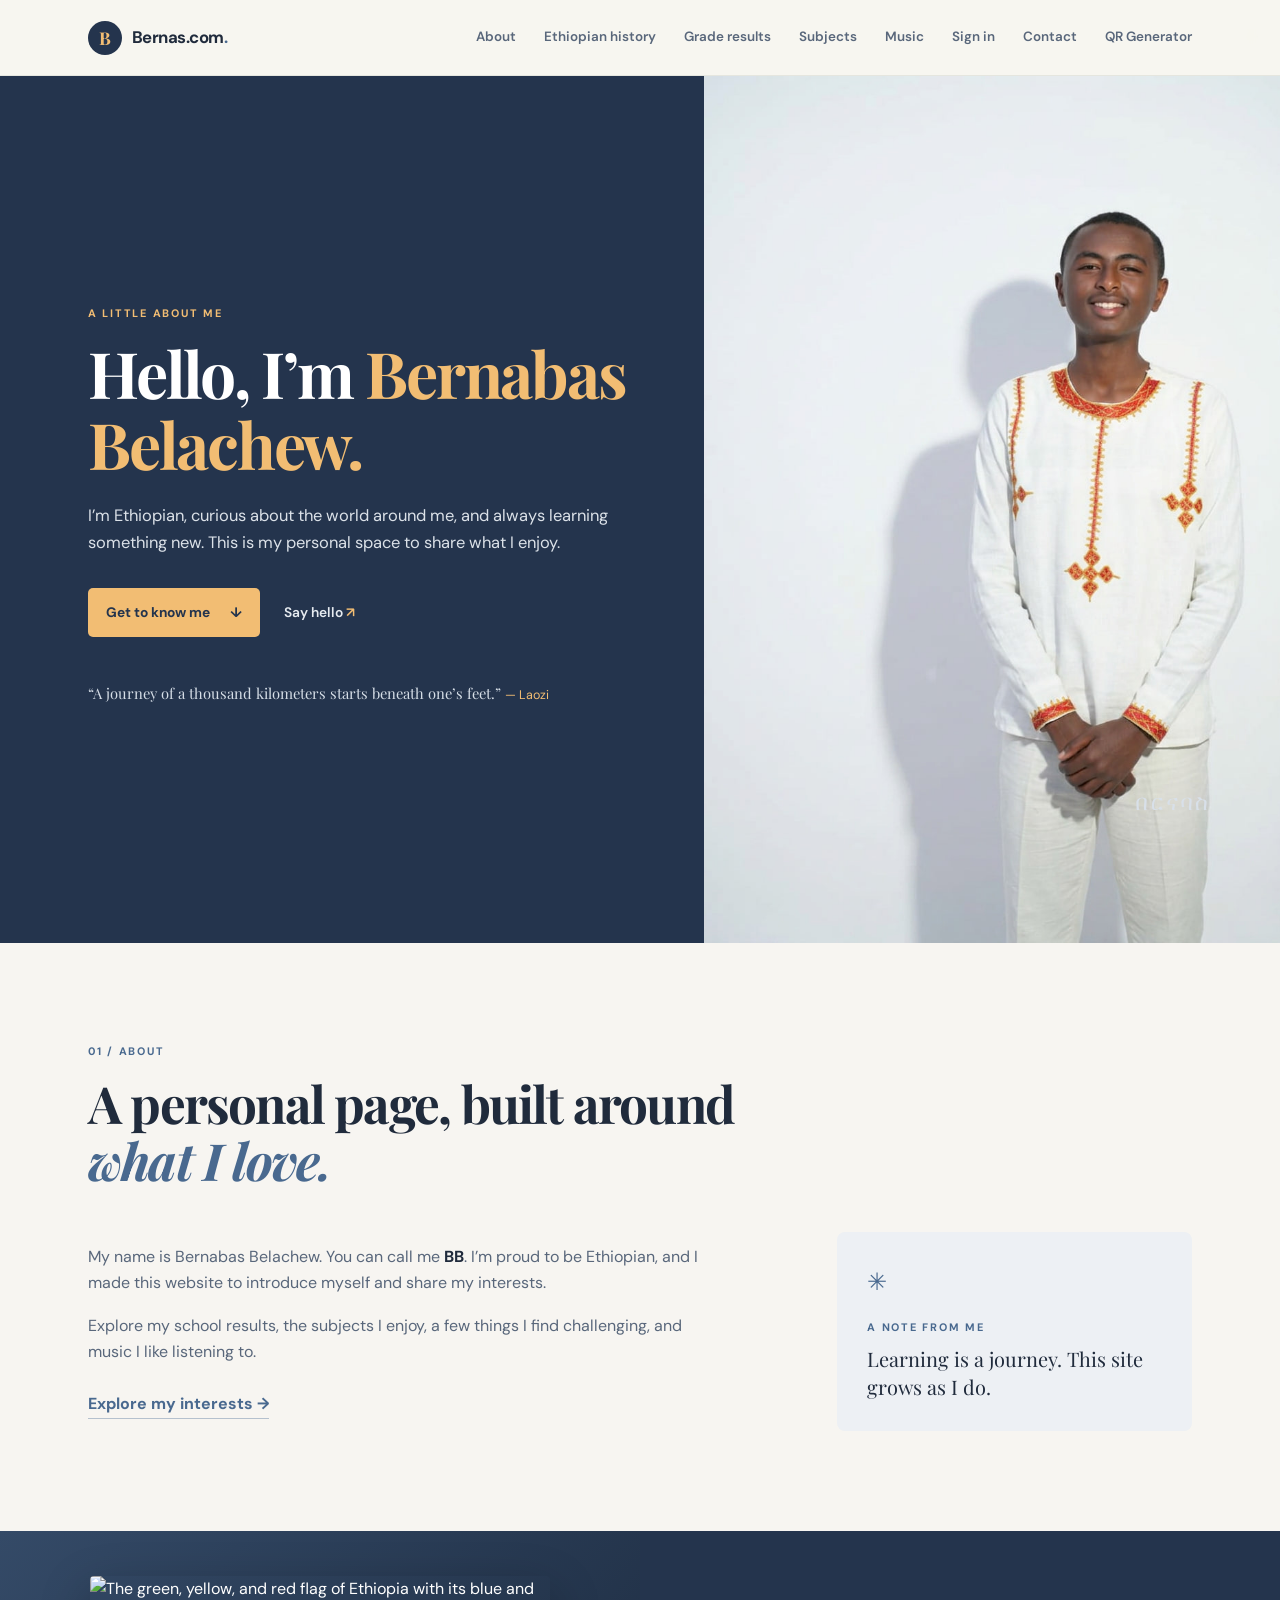
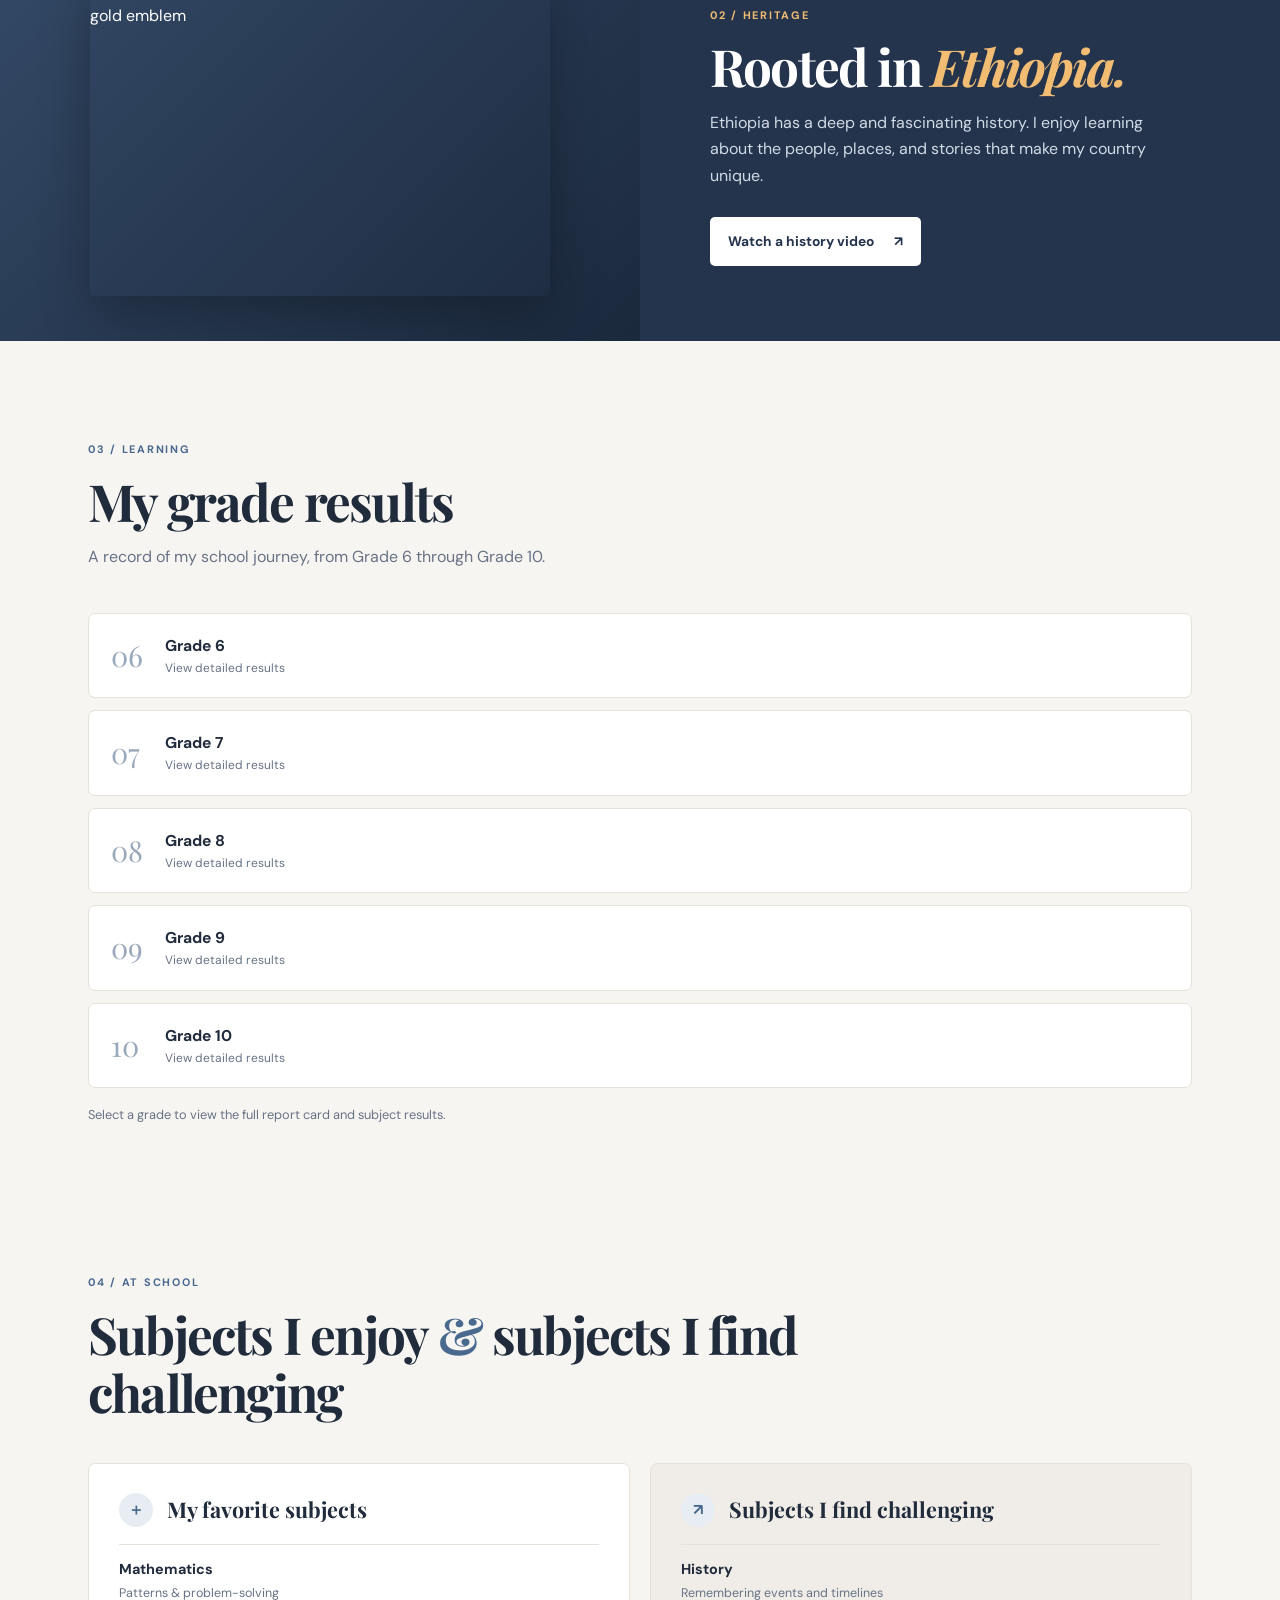
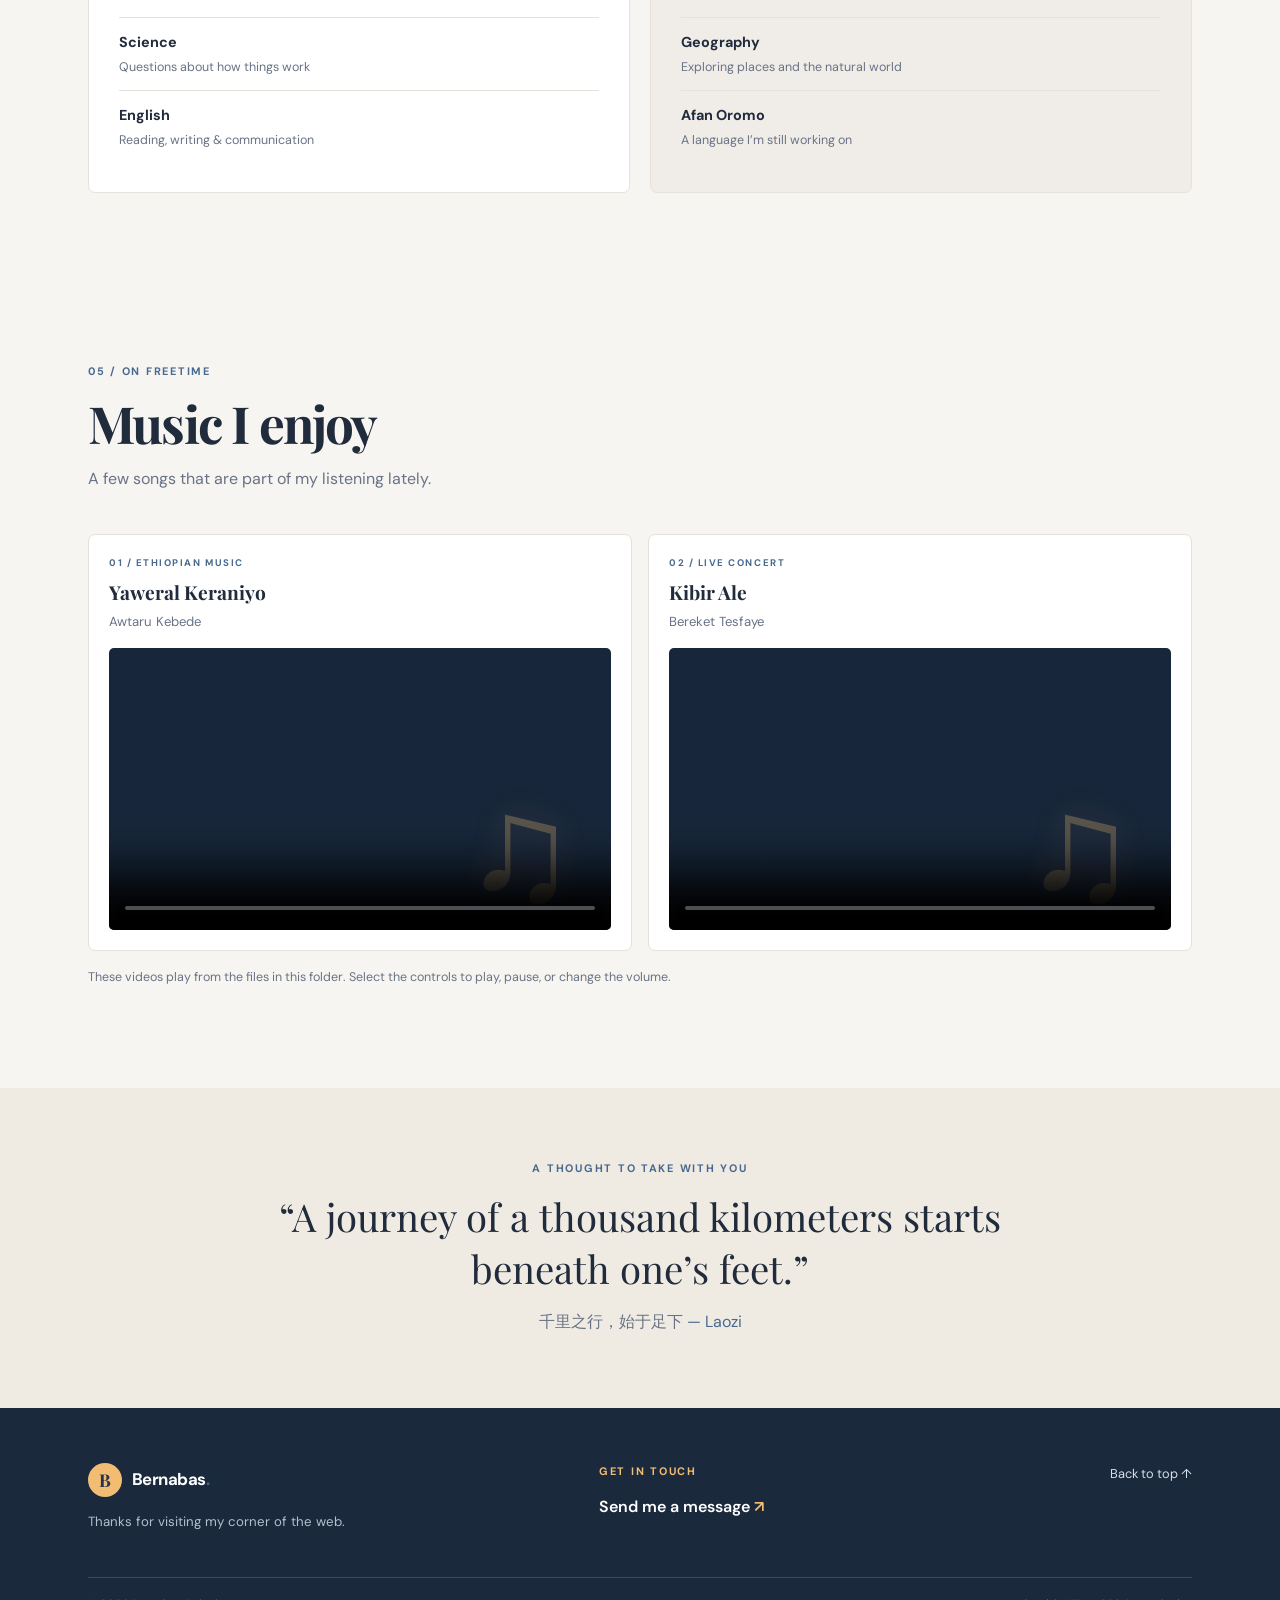
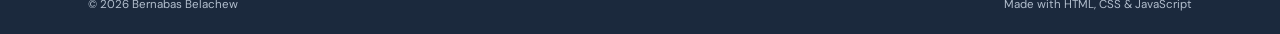
==== commit e4af2373: "Update index.html" ====
--- a/index.html
+++ b/index.html
@@ -997,7 +997,7 @@
           </div>
           <div class="footer-contact">
             <p class="eyebrow">Get in touch</p>
-            <a href="mailto:ashrowman86@gmail.com?subject=Website%20message">
+            <a href="mailto:ashrowman86@gmail.com?">
               Send me a message <span aria-hidden="true">↗</span>
             </a>
           </div>
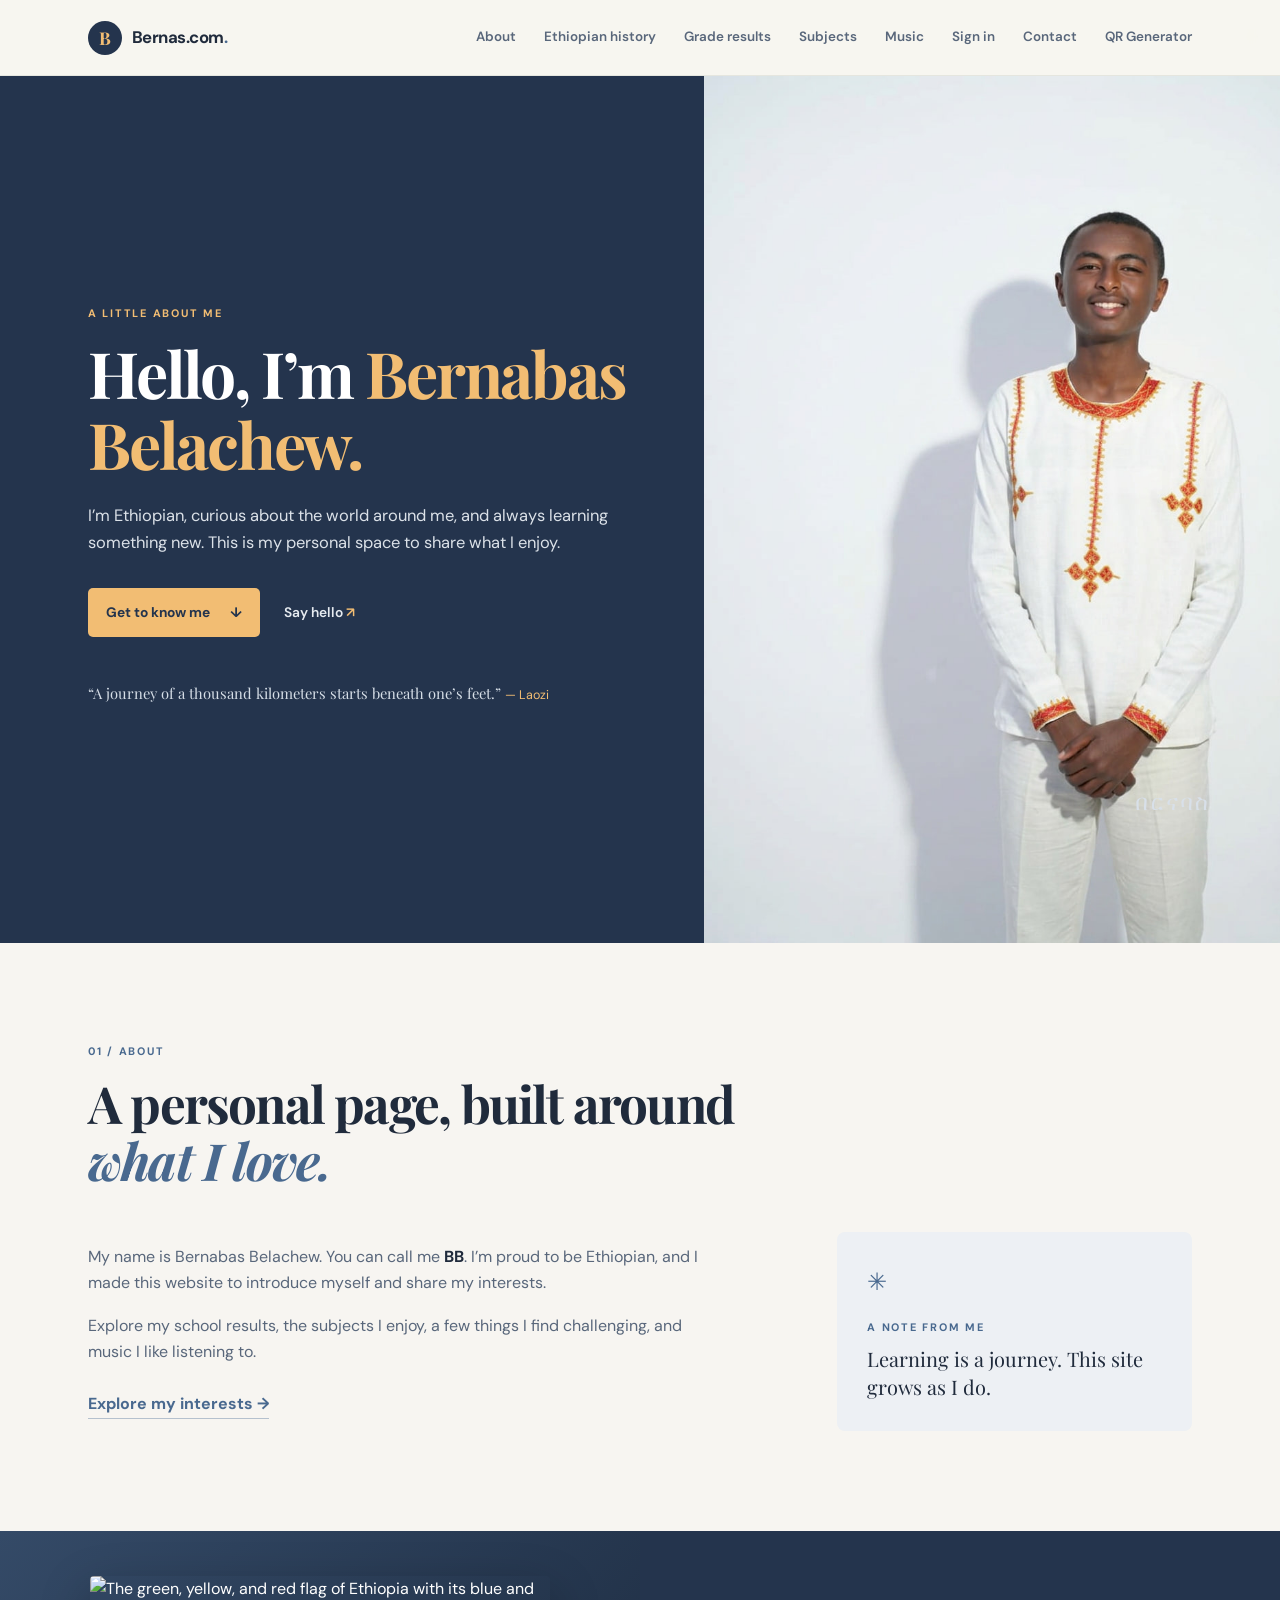
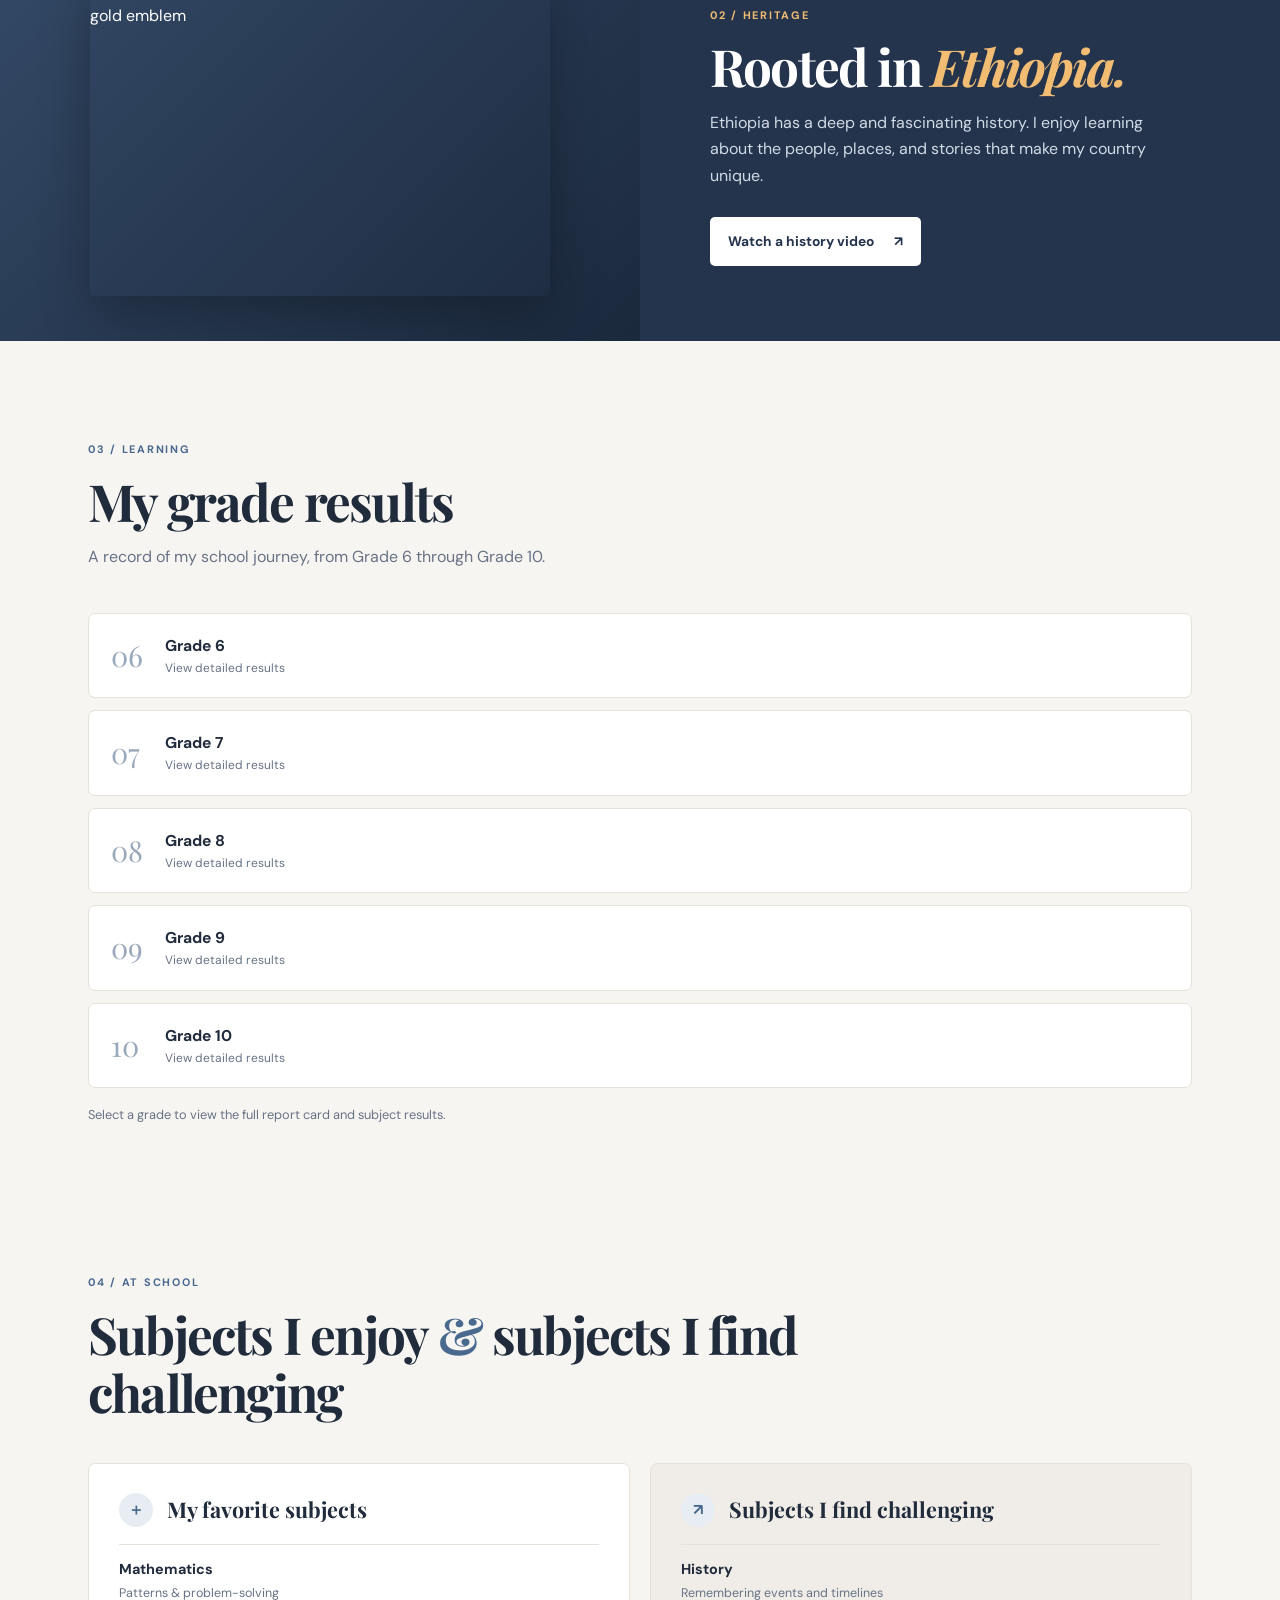
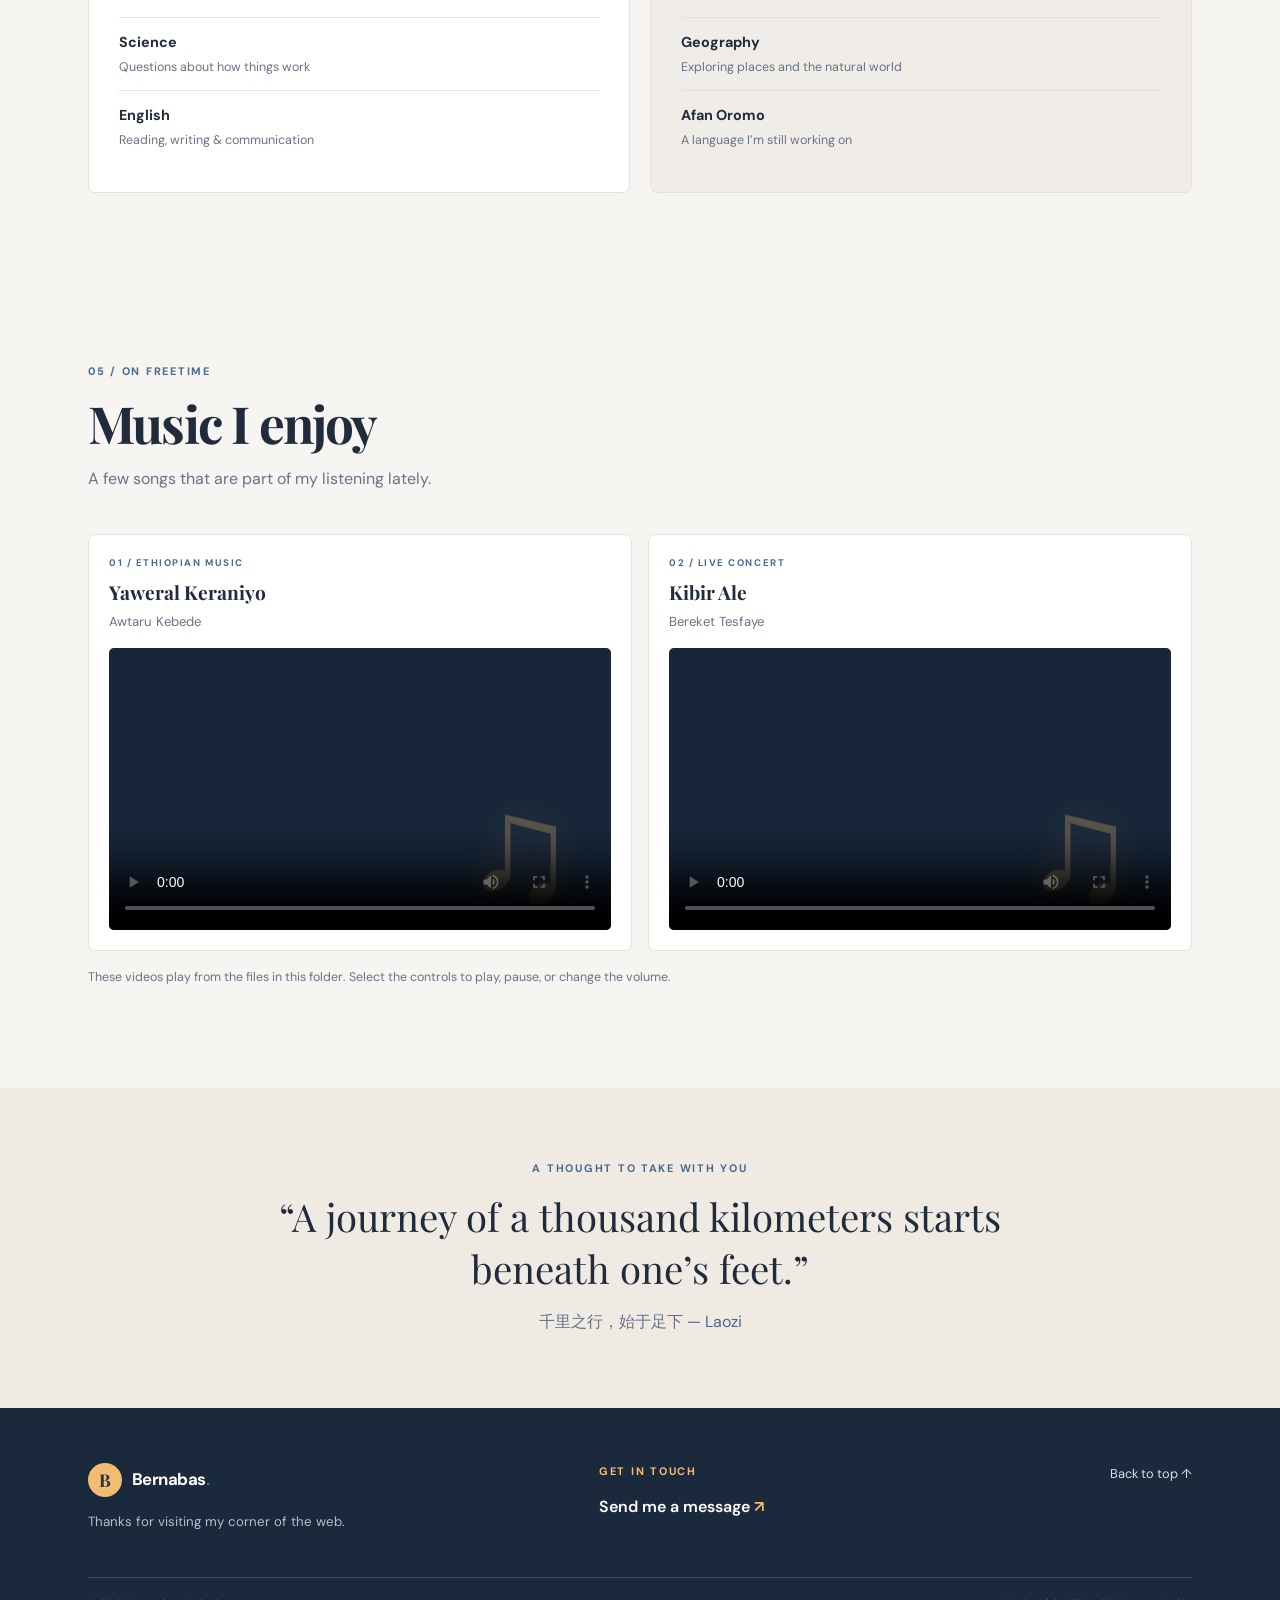
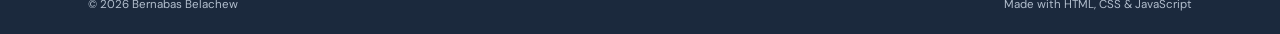
==== commit 722e338b: "Update fmt.Println message from 'Hello' to 'Goodbye'" ====
--- a/index.html
+++ b/index.html
@@ -997,7 +997,7 @@
           </div>
           <div class="footer-contact">
             <p class="eyebrow">Get in touch</p>
-            <a href="mailto:ashrowman86@gmail.com?">
+            <a href="mailto:ashrowman86@gmail.com">
               Send me a message <span aria-hidden="true">↗</span>
             </a>
           </div>
